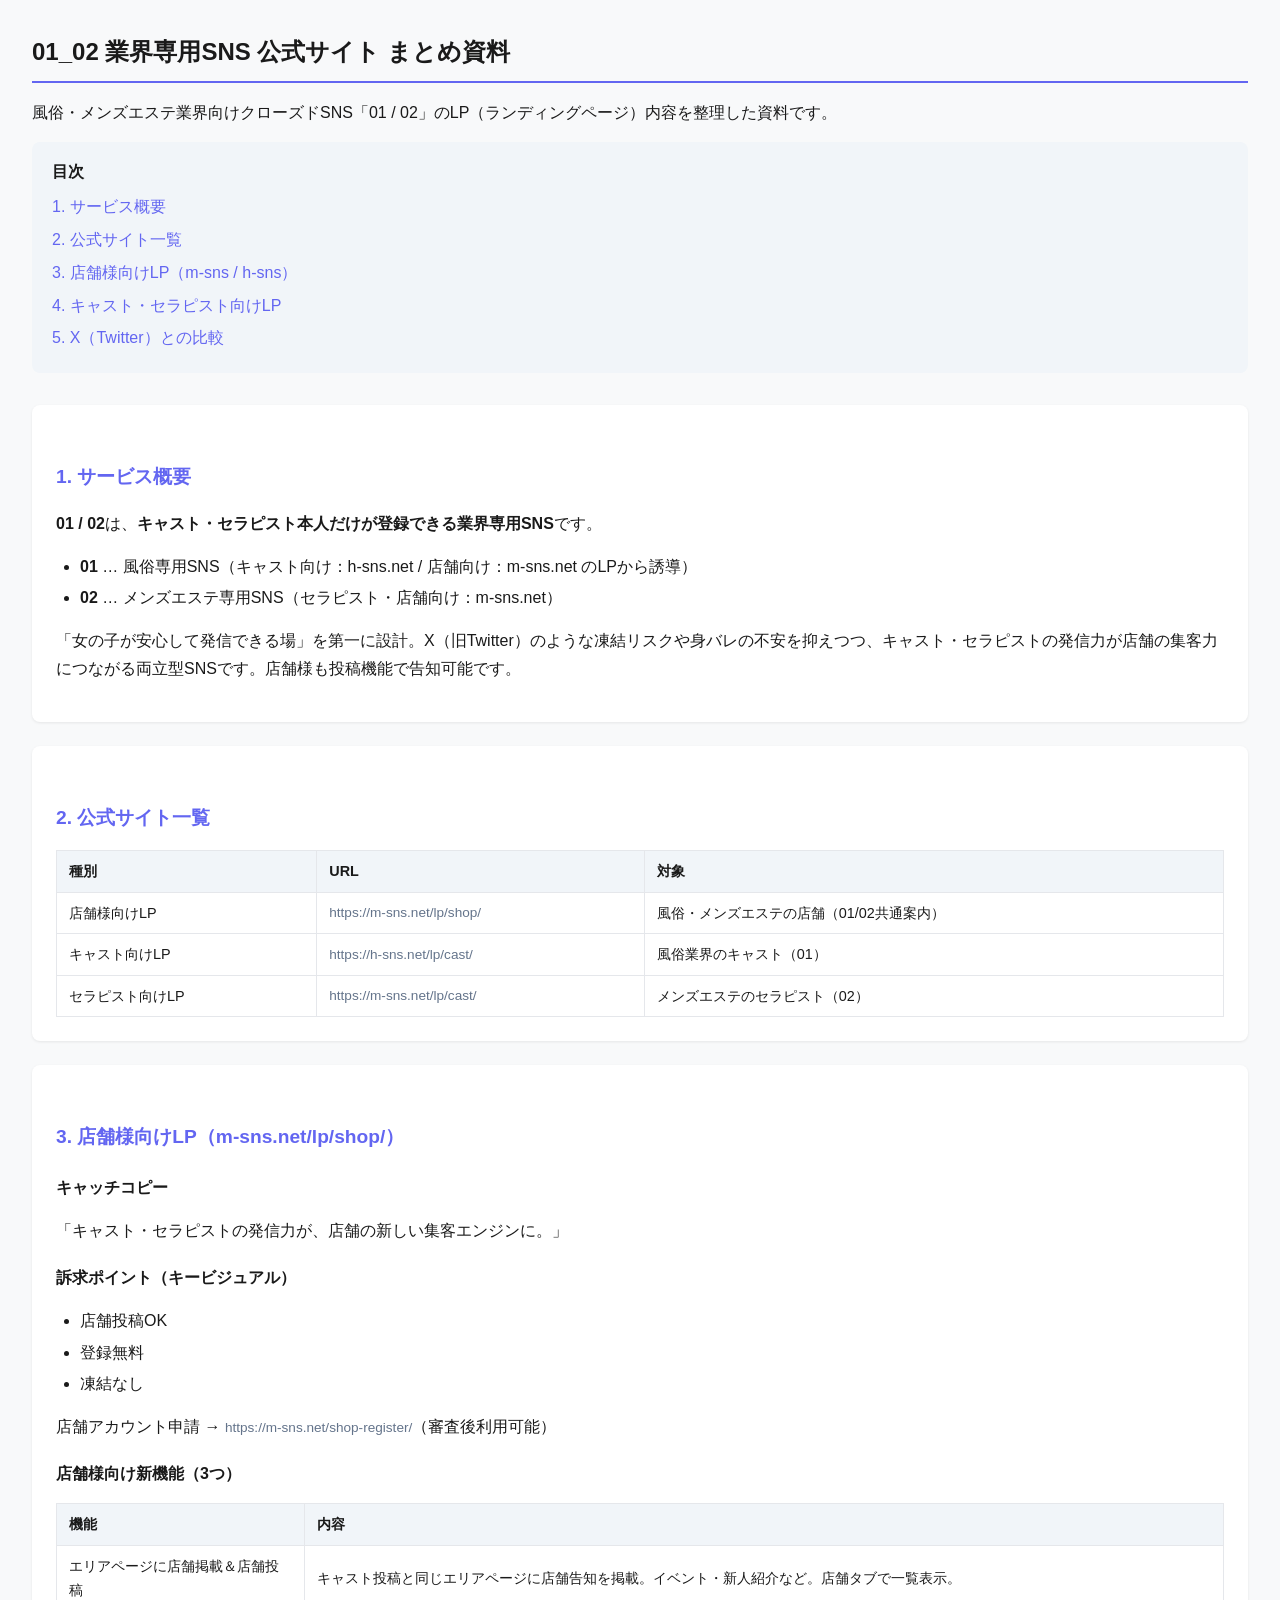
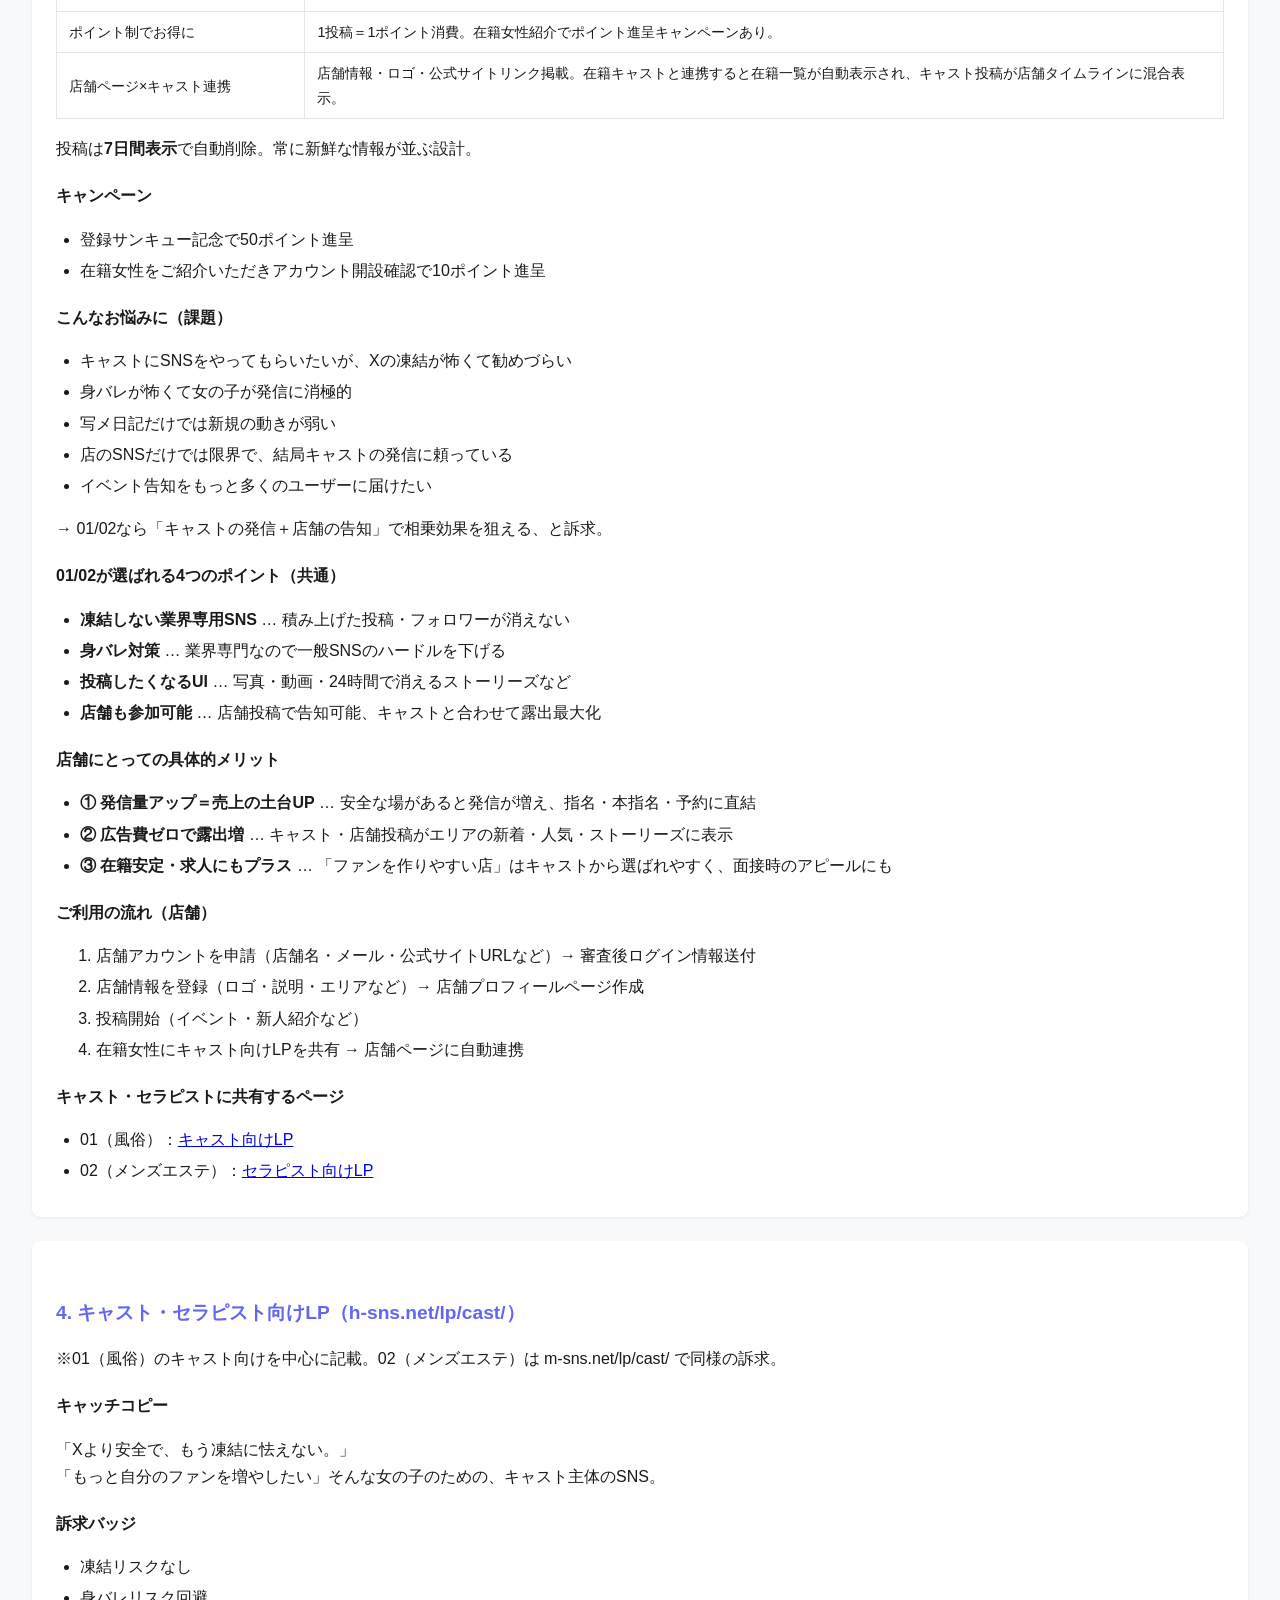
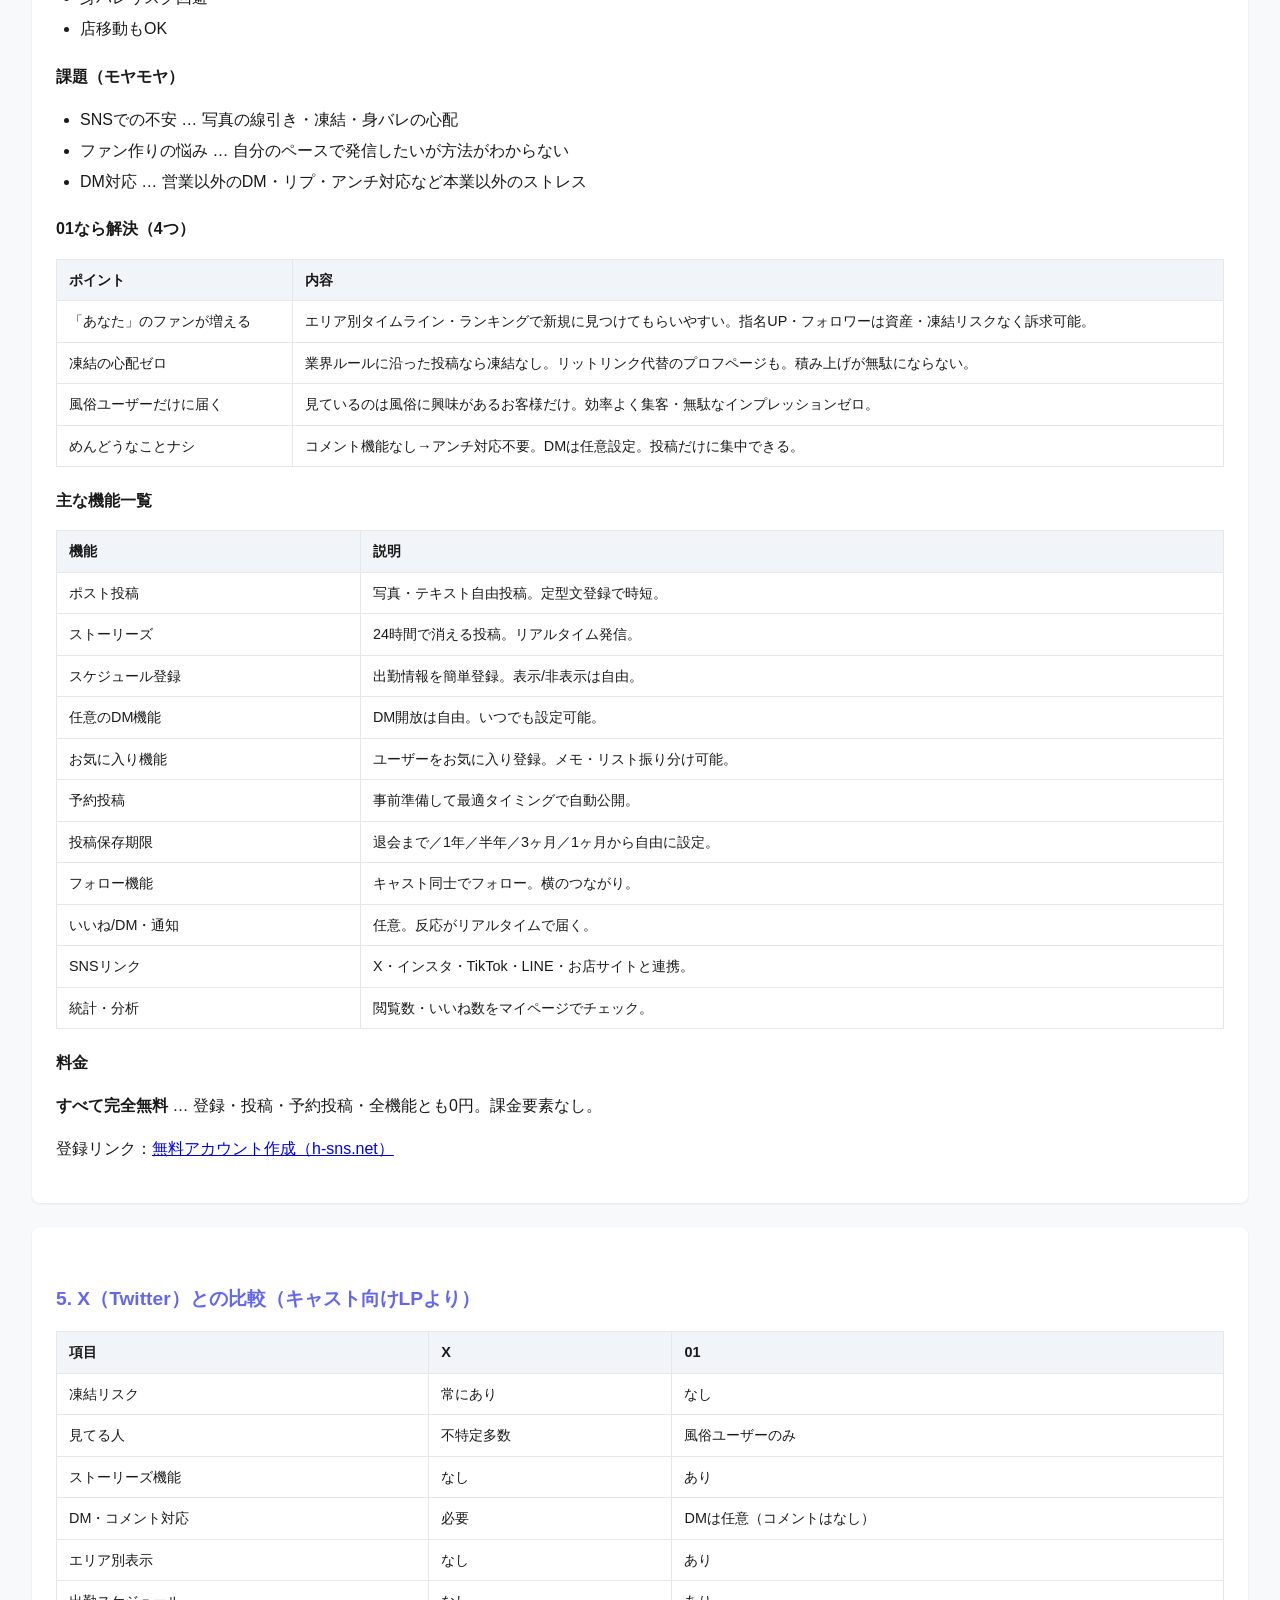
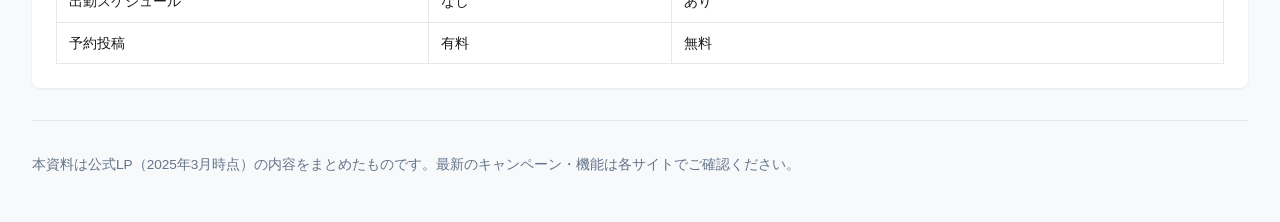
==== index.html @ 55cb42ae "fix: rename indx to index" ====
<!DOCTYPE html>
<html lang="ja">
<head>
  <meta charset="UTF-8">
  <meta name="viewport" content="width=device-width, initial-scale=1.0">
  <title>01_02 業界専用SNS 公式サイト まとめ資料</title>
  <style>
    :root { --bg: #f8f9fa; --card: #fff; --text: #1a1a1a; --accent: #6366f1; --border: #e5e7eb; }
    * { box-sizing: border-box; }
    body { font-family: "Hiragino Sans", "Yu Gothic", sans-serif; background: var(--bg); color: var(--text); line-height: 1.7; margin: 0; padding: 2rem; }
    h1 { font-size: 1.5rem; border-bottom: 2px solid var(--accent); padding-bottom: 0.5rem; margin-top: 0; }
    h2 { font-size: 1.2rem; margin-top: 2rem; color: var(--accent); }
    h3 { font-size: 1rem; margin-top: 1.25rem; }
    section { background: var(--card); border-radius: 8px; padding: 1.5rem; margin-bottom: 1.5rem; box-shadow: 0 1px 3px rgba(0,0,0,.08); }
    table { width: 100%; border-collapse: collapse; font-size: 0.9rem; }
    th, td { border: 1px solid var(--border); padding: 0.5rem 0.75rem; text-align: left; }
    th { background: #f1f5f9; font-weight: 600; }
    ul { margin: 0.5rem 0; padding-left: 1.5rem; }
    li { margin: 0.25rem 0; }
    .url { font-size: 0.85rem; color: #64748b; word-break: break-all; }
    .badge { display: inline-block; background: var(--accent); color: #fff; padding: 0.2rem 0.5rem; border-radius: 4px; font-size: 0.8rem; margin-right: 0.25rem; }
    .toc { background: #f1f5f9; padding: 1rem 1.25rem; border-radius: 8px; margin-bottom: 2rem; }
    .toc a { color: var(--accent); text-decoration: none; }
    .toc a:hover { text-decoration: underline; }
    .toc ul { list-style: none; padding-left: 0; margin: 0.5rem 0 0 0; }
    .toc li { margin: 0.35rem 0; }
  </style>
</head>
<body>

  <h1>01_02 業界専用SNS 公式サイト まとめ資料</h1>
  <p>風俗・メンズエステ業界向けクローズドSNS「01 / 02」のLP（ランディングページ）内容を整理した資料です。</p>

  <nav class="toc">
    <strong>目次</strong>
    <ul>
      <li><a href="#overview">1. サービス概要</a></li>
      <li><a href="#sites">2. 公式サイト一覧</a></li>
      <li><a href="#shop">3. 店舗様向けLP（m-sns / h-sns）</a></li>
      <li><a href="#cast">4. キャスト・セラピスト向けLP</a></li>
      <li><a href="#comparison">5. X（Twitter）との比較</a></li>
    </ul>
  </nav>

  <!-- ========== 1. サービス概要 ========== -->
  <section id="overview">
    <h2>1. サービス概要</h2>
    <p><strong>01 / 02</strong>は、<strong>キャスト・セラピスト本人だけが登録できる業界専用SNS</strong>です。</p>
    <ul>
      <li><strong>01</strong> … 風俗専用SNS（キャスト向け：h-sns.net / 店舗向け：m-sns.net のLPから誘導）</li>
      <li><strong>02</strong> … メンズエステ専用SNS（セラピスト・店舗向け：m-sns.net）</li>
    </ul>
    <p>「女の子が安心して発信できる場」を第一に設計。X（旧Twitter）のような凍結リスクや身バレの不安を抑えつつ、キャスト・セラピストの発信力が店舗の集客力につながる両立型SNSです。店舗様も投稿機能で告知可能です。</p>
  </section>

  <!-- ========== 2. 公式サイト一覧 ========== -->
  <section id="sites">
    <h2>2. 公式サイト一覧</h2>
    <table>
      <thead>
        <tr>
          <th>種別</th>
          <th>URL</th>
          <th>対象</th>
        </tr>
      </thead>
      <tbody>
        <tr>
          <td>店舗様向けLP</td>
          <td class="url">https://m-sns.net/lp/shop/</td>
          <td>風俗・メンズエステの店舗（01/02共通案内）</td>
        </tr>
        <tr>
          <td>キャスト向けLP</td>
          <td class="url">https://h-sns.net/lp/cast/</td>
          <td>風俗業界のキャスト（01）</td>
        </tr>
        <tr>
          <td>セラピスト向けLP</td>
          <td class="url">https://m-sns.net/lp/cast/</td>
          <td>メンズエステのセラピスト（02）</td>
        </tr>
      </tbody>
    </table>
  </section>

  <!-- ========== 3. 店舗様向けLP ========== -->
  <section id="shop">
    <h2>3. 店舗様向けLP（m-sns.net/lp/shop/）</h2>

    <h3>キャッチコピー</h3>
    <p>「キャスト・セラピストの発信力が、店舗の新しい集客エンジンに。」</p>

    <h3>訴求ポイント（キービジュアル）</h3>
    <ul>
      <li>店舗投稿OK</li>
      <li>登録無料</li>
      <li>凍結なし</li>
    </ul>
    <p>店舗アカウント申請 → <span class="url">https://m-sns.net/shop-register/</span>（審査後利用可能）</p>

    <h3>店舗様向け新機能（3つ）</h3>
    <table>
      <thead>
        <tr><th>機能</th><th>内容</th></tr>
      </thead>
      <tbody>
        <tr>
          <td>エリアページに店舗掲載＆店舗投稿</td>
          <td>キャスト投稿と同じエリアページに店舗告知を掲載。イベント・新人紹介など。店舗タブで一覧表示。</td>
        </tr>
        <tr>
          <td>ポイント制でお得に</td>
          <td>1投稿＝1ポイント消費。在籍女性紹介でポイント進呈キャンペーンあり。</td>
        </tr>
        <tr>
          <td>店舗ページ×キャスト連携</td>
          <td>店舗情報・ロゴ・公式サイトリンク掲載。在籍キャストと連携すると在籍一覧が自動表示され、キャスト投稿が店舗タイムラインに混合表示。</td>
        </tr>
      </tbody>
    </table>
    <p>投稿は<strong>7日間表示</strong>で自動削除。常に新鮮な情報が並ぶ設計。</p>

    <h3>キャンペーン</h3>
    <ul>
      <li>登録サンキュー記念で50ポイント進呈</li>
      <li>在籍女性をご紹介いただきアカウント開設確認で10ポイント進呈</li>
    </ul>

    <h3>こんなお悩みに（課題）</h3>
    <ul>
      <li>キャストにSNSをやってもらいたいが、Xの凍結が怖くて勧めづらい</li>
      <li>身バレが怖くて女の子が発信に消極的</li>
      <li>写メ日記だけでは新規の動きが弱い</li>
      <li>店のSNSだけでは限界で、結局キャストの発信に頼っている</li>
      <li>イベント告知をもっと多くのユーザーに届けたい</li>
    </ul>
    <p>→ 01/02なら「キャストの発信＋店舗の告知」で相乗効果を狙える、と訴求。</p>

    <h3>01/02が選ばれる4つのポイント（共通）</h3>
    <ul>
      <li><strong>凍結しない業界専用SNS</strong> … 積み上げた投稿・フォロワーが消えない</li>
      <li><strong>身バレ対策</strong> … 業界専門なので一般SNSのハードルを下げる</li>
      <li><strong>投稿したくなるUI</strong> … 写真・動画・24時間で消えるストーリーズなど</li>
      <li><strong>店舗も参加可能</strong> … 店舗投稿で告知可能、キャストと合わせて露出最大化</li>
    </ul>

    <h3>店舗にとっての具体的メリット</h3>
    <ul>
      <li><strong>① 発信量アップ＝売上の土台UP</strong> … 安全な場があると発信が増え、指名・本指名・予約に直結</li>
      <li><strong>② 広告費ゼロで露出増</strong> … キャスト・店舗投稿がエリアの新着・人気・ストーリーズに表示</li>
      <li><strong>③ 在籍安定・求人にもプラス</strong> … 「ファンを作りやすい店」はキャストから選ばれやすく、面接時のアピールにも</li>
    </ul>

    <h3>ご利用の流れ（店舗）</h3>
    <ol>
      <li>店舗アカウントを申請（店舗名・メール・公式サイトURLなど）→ 審査後ログイン情報送付</li>
      <li>店舗情報を登録（ロゴ・説明・エリアなど）→ 店舗プロフィールページ作成</li>
      <li>投稿開始（イベント・新人紹介など）</li>
      <li>在籍女性にキャスト向けLPを共有 → 店舗ページに自動連携</li>
    </ol>

    <h3>キャスト・セラピストに共有するページ</h3>
    <ul>
      <li>01（風俗）：<a href="https://h-sns.net/lp/cast/" target="_blank" rel="noopener">キャスト向けLP</a></li>
      <li>02（メンズエステ）：<a href="https://m-sns.net/lp/cast/" target="_blank" rel="noopener">セラピスト向けLP</a></li>
    </ul>
  </section>

  <!-- ========== 4. キャスト・セラピスト向けLP ========== -->
  <section id="cast">
    <h2>4. キャスト・セラピスト向けLP（h-sns.net/lp/cast/）</h2>
    <p>※01（風俗）のキャスト向けを中心に記載。02（メンズエステ）は m-sns.net/lp/cast/ で同様の訴求。</p>

    <h3>キャッチコピー</h3>
    <p>「Xより安全で、もう凍結に怯えない。」<br>「もっと自分のファンを増やしたい」そんな女の子のための、キャスト主体のSNS。</p>

    <h3>訴求バッジ</h3>
    <ul>
      <li>凍結リスクなし</li>
      <li>身バレリスク回避</li>
      <li>店移動もOK</li>
    </ul>

    <h3>課題（モヤモヤ）</h3>
    <ul>
      <li>SNSでの不安 … 写真の線引き・凍結・身バレの心配</li>
      <li>ファン作りの悩み … 自分のペースで発信したいが方法がわからない</li>
      <li>DM対応 … 営業以外のDM・リプ・アンチ対応など本業以外のストレス</li>
    </ul>

    <h3>01なら解決（4つ）</h3>
    <table>
      <thead>
        <tr><th>ポイント</th><th>内容</th></tr>
      </thead>
      <tbody>
        <tr>
          <td>「あなた」のファンが増える</td>
          <td>エリア別タイムライン・ランキングで新規に見つけてもらいやすい。指名UP・フォロワーは資産・凍結リスクなく訴求可能。</td>
        </tr>
        <tr>
          <td>凍結の心配ゼロ</td>
          <td>業界ルールに沿った投稿なら凍結なし。リットリンク代替のプロフページも。積み上げが無駄にならない。</td>
        </tr>
        <tr>
          <td>風俗ユーザーだけに届く</td>
          <td>見ているのは風俗に興味があるお客様だけ。効率よく集客・無駄なインプレッションゼロ。</td>
        </tr>
        <tr>
          <td>めんどうなことナシ</td>
          <td>コメント機能なし→アンチ対応不要。DMは任意設定。投稿だけに集中できる。</td>
        </tr>
      </tbody>
    </table>

    <h3>主な機能一覧</h3>
    <table>
      <thead>
        <tr><th>機能</th><th>説明</th></tr>
      </thead>
      <tbody>
        <tr><td>ポスト投稿</td><td>写真・テキスト自由投稿。定型文登録で時短。</td></tr>
        <tr><td>ストーリーズ</td><td>24時間で消える投稿。リアルタイム発信。</td></tr>
        <tr><td>スケジュール登録</td><td>出勤情報を簡単登録。表示/非表示は自由。</td></tr>
        <tr><td>任意のDM機能</td><td>DM開放は自由。いつでも設定可能。</td></tr>
        <tr><td>お気に入り機能</td><td>ユーザーをお気に入り登録。メモ・リスト振り分け可能。</td></tr>
        <tr><td>予約投稿</td><td>事前準備して最適タイミングで自動公開。</td></tr>
        <tr><td>投稿保存期限</td><td>退会まで／1年／半年／3ヶ月／1ヶ月から自由に設定。</td></tr>
        <tr><td>フォロー機能</td><td>キャスト同士でフォロー。横のつながり。</td></tr>
        <tr><td>いいね/DM・通知</td><td>任意。反応がリアルタイムで届く。</td></tr>
        <tr><td>SNSリンク</td><td>X・インスタ・TikTok・LINE・お店サイトと連携。</td></tr>
        <tr><td>統計・分析</td><td>閲覧数・いいね数をマイページでチェック。</td></tr>
      </tbody>
    </table>

    <h3>料金</h3>
    <p><strong>すべて完全無料</strong> … 登録・投稿・予約投稿・全機能とも0円。課金要素なし。</p>
    <p>登録リンク：<a href="https://h-sns.net/cast-register/" target="_blank" rel="noopener">無料アカウント作成（h-sns.net）</a></p>
  </section>

  <!-- ========== 5. Xとの比較 ========== -->
  <section id="comparison">
    <h2>5. X（Twitter）との比較（キャスト向けLPより）</h2>
    <table>
      <thead>
        <tr>
          <th>項目</th>
          <th>X</th>
          <th>01</th>
        </tr>
      </thead>
      <tbody>
        <tr><td>凍結リスク</td><td>常にあり</td><td>なし</td></tr>
        <tr><td>見てる人</td><td>不特定多数</td><td>風俗ユーザーのみ</td></tr>
        <tr><td>ストーリーズ機能</td><td>なし</td><td>あり</td></tr>
        <tr><td>DM・コメント対応</td><td>必要</td><td>DMは任意（コメントはなし）</td></tr>
        <tr><td>エリア別表示</td><td>なし</td><td>あり</td></tr>
        <tr><td>出勤スケジュール</td><td>なし</td><td>あり</td></tr>
        <tr><td>予約投稿</td><td>有料</td><td>無料</td></tr>
      </tbody>
    </table>
  </section>

  <hr style="margin: 2rem 0; border: none; border-top: 1px solid var(--border);">
  <p style="font-size: 0.85rem; color: #64748b;">本資料は公式LP（2025年3月時点）の内容をまとめたものです。最新のキャンペーン・機能は各サイトでご確認ください。</p>

</body>
</html>
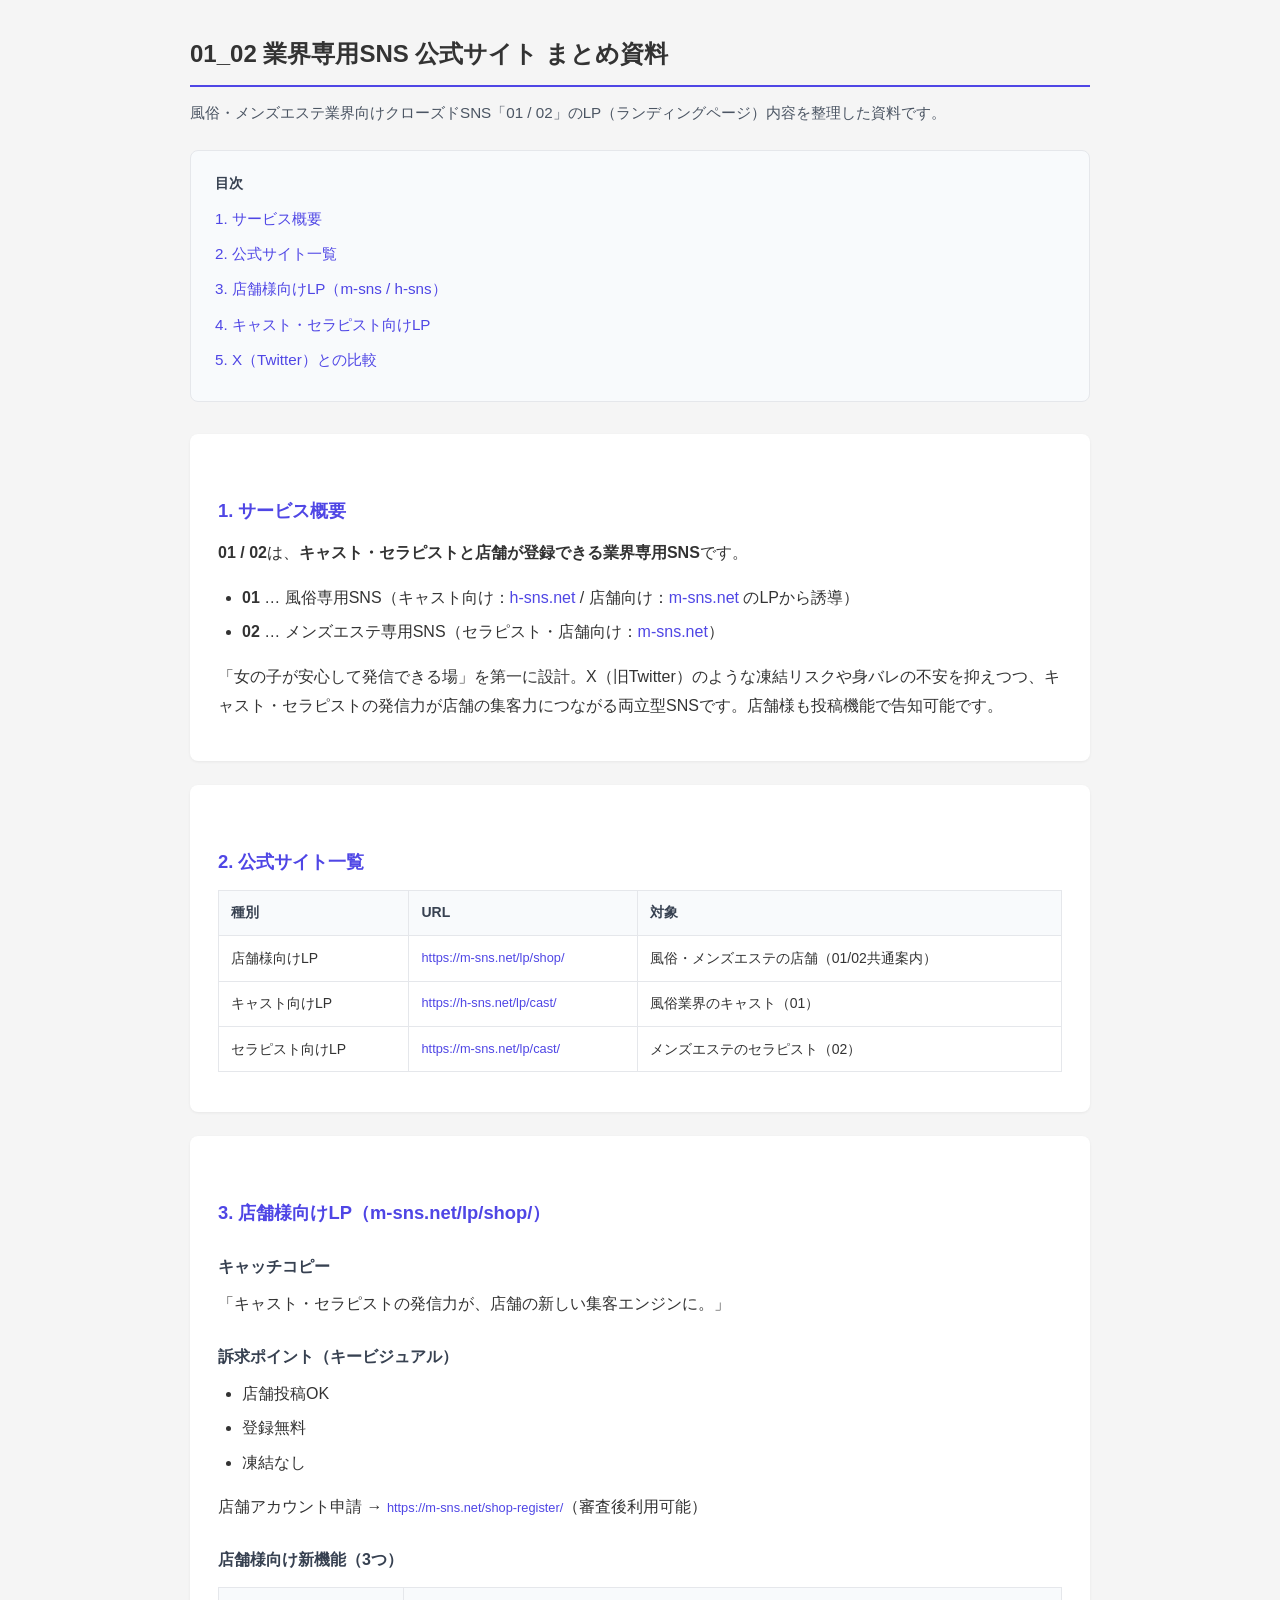
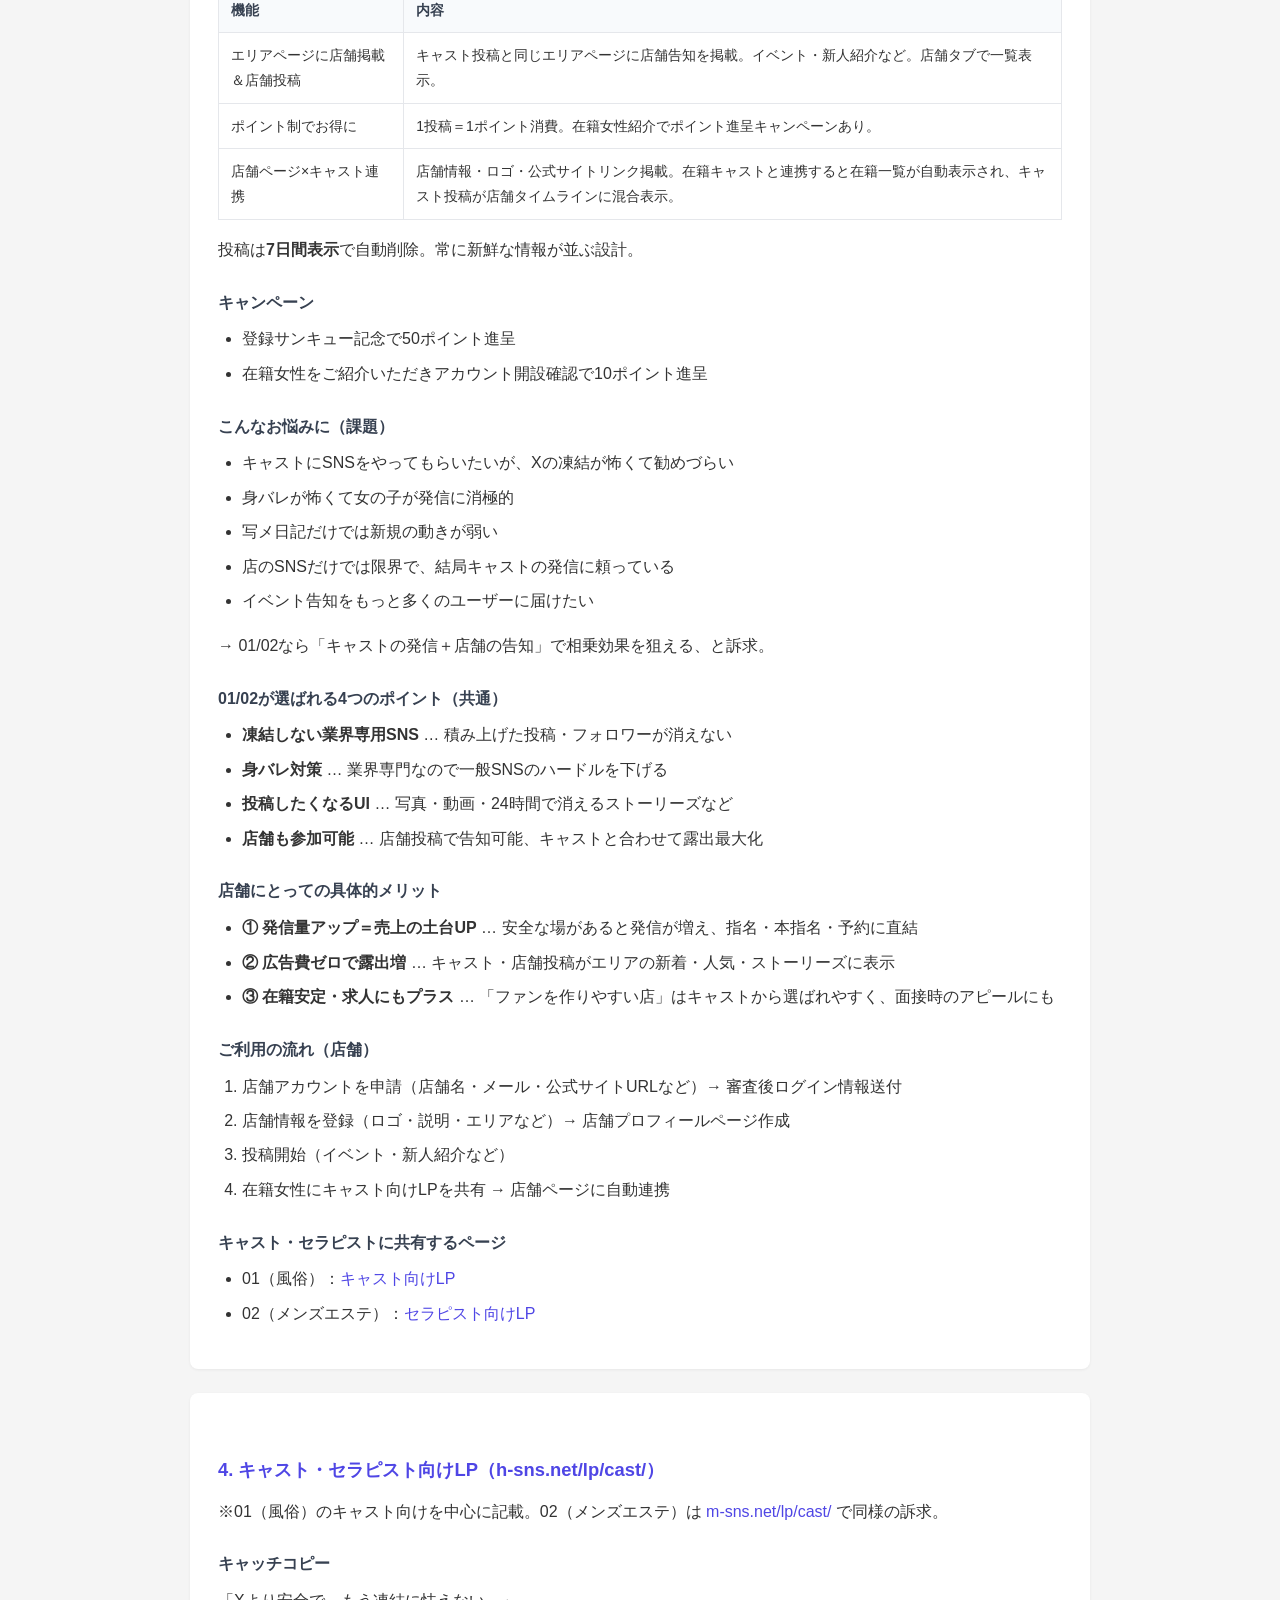
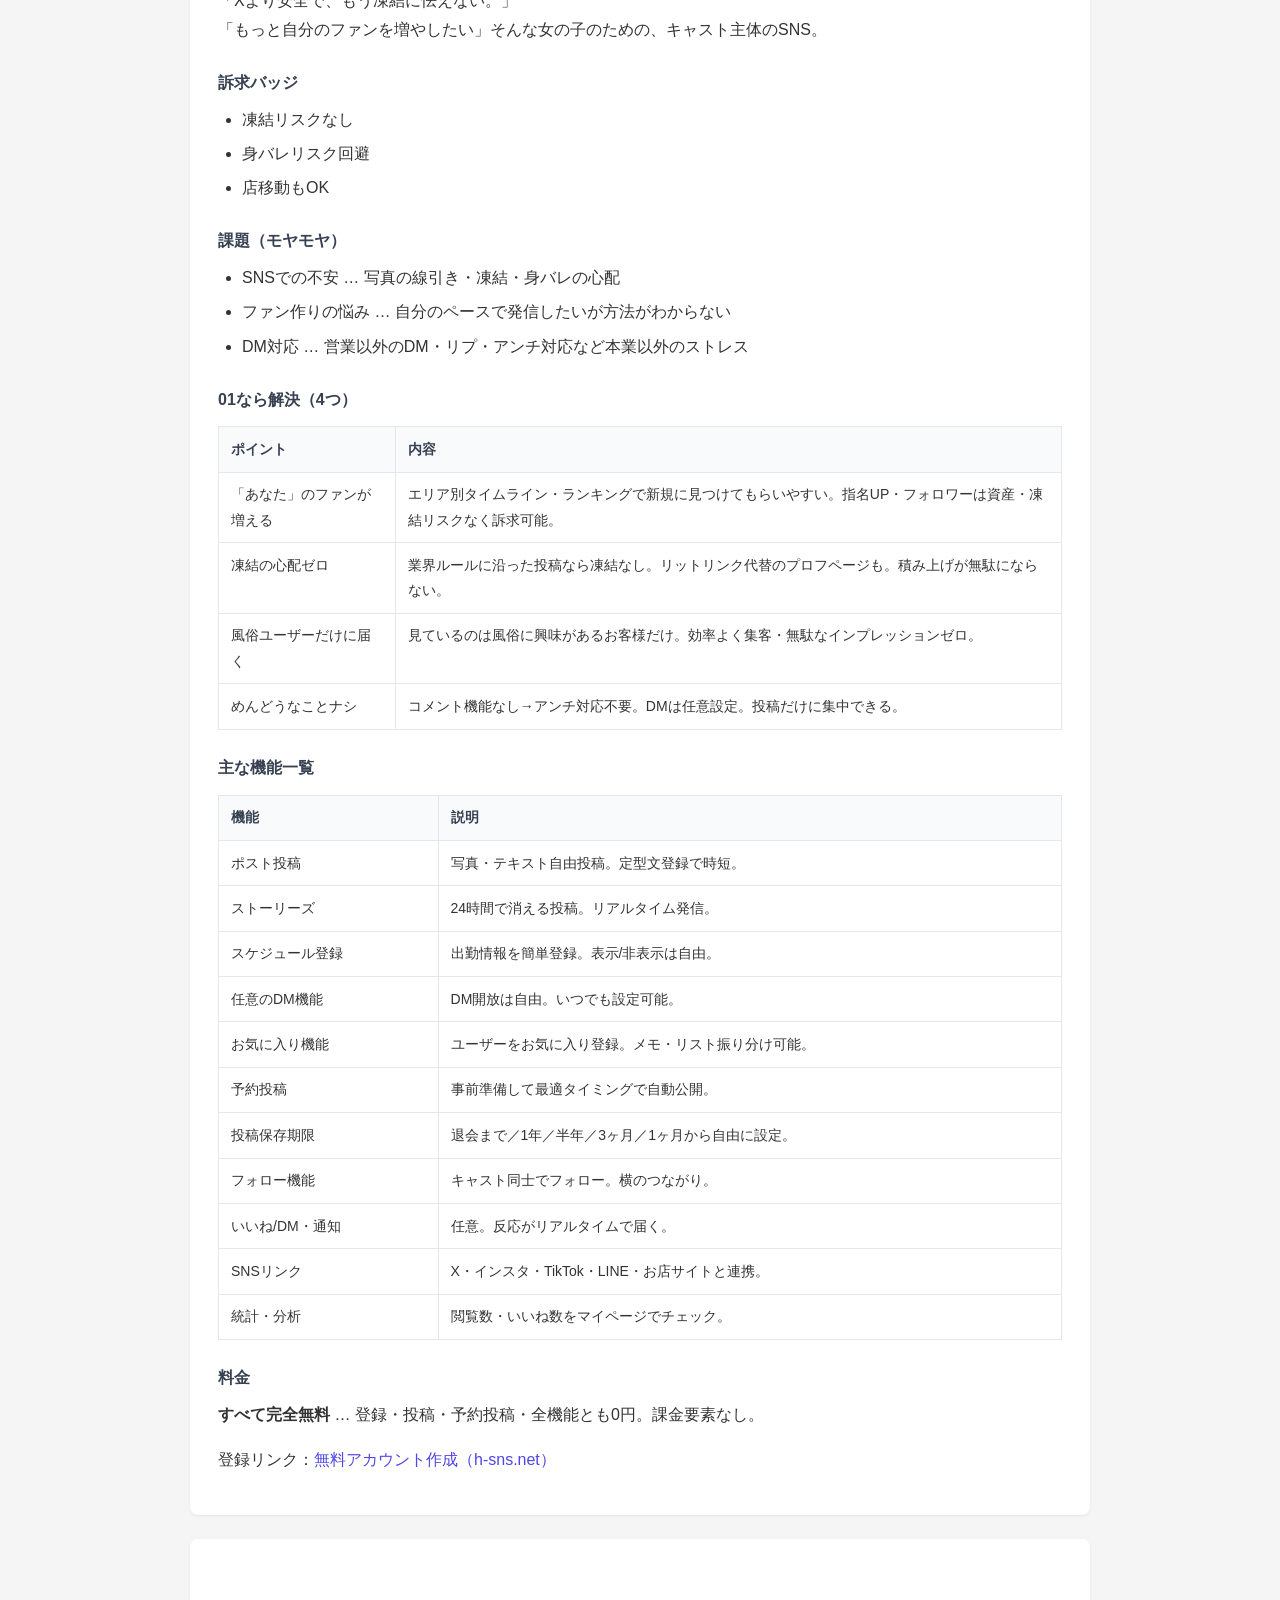
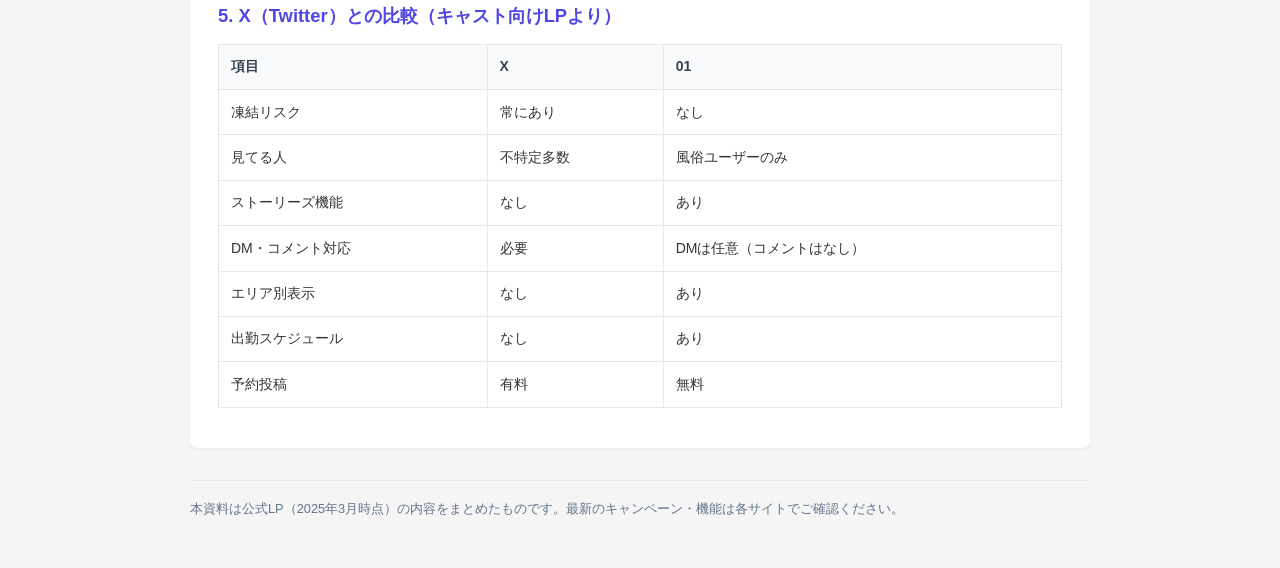
==== commit b9451a50: "レイアウト調整" ====
--- a/index.html
+++ b/index.html
@@ -5,31 +5,42 @@
   <meta name="viewport" content="width=device-width, initial-scale=1.0">
   <title>01_02 業界専用SNS 公式サイト まとめ資料</title>
   <style>
-    :root { --bg: #f8f9fa; --card: #fff; --text: #1a1a1a; --accent: #6366f1; --border: #e5e7eb; }
+    :root { --bg: #f5f5f5; --card: #fff; --text: #333; --accent: #4f46e5; --border: #e5e7eb; --width: 900px; }
     * { box-sizing: border-box; }
-    body { font-family: "Hiragino Sans", "Yu Gothic", sans-serif; background: var(--bg); color: var(--text); line-height: 1.7; margin: 0; padding: 2rem; }
-    h1 { font-size: 1.5rem; border-bottom: 2px solid var(--accent); padding-bottom: 0.5rem; margin-top: 0; }
-    h2 { font-size: 1.2rem; margin-top: 2rem; color: var(--accent); }
-    h3 { font-size: 1rem; margin-top: 1.25rem; }
-    section { background: var(--card); border-radius: 8px; padding: 1.5rem; margin-bottom: 1.5rem; box-shadow: 0 1px 3px rgba(0,0,0,.08); }
-    table { width: 100%; border-collapse: collapse; font-size: 0.9rem; }
-    th, td { border: 1px solid var(--border); padding: 0.5rem 0.75rem; text-align: left; }
-    th { background: #f1f5f9; font-weight: 600; }
-    ul { margin: 0.5rem 0; padding-left: 1.5rem; }
-    li { margin: 0.25rem 0; }
-    .url { font-size: 0.85rem; color: #64748b; word-break: break-all; }
-    .badge { display: inline-block; background: var(--accent); color: #fff; padding: 0.2rem 0.5rem; border-radius: 4px; font-size: 0.8rem; margin-right: 0.25rem; }
-    .toc { background: #f1f5f9; padding: 1rem 1.25rem; border-radius: 8px; margin-bottom: 2rem; }
-    .toc a { color: var(--accent); text-decoration: none; }
+    body { font-family: "Hiragino Sans", "Hiragino Kaku Gothic ProN", "Yu Gothic", Meiryo, sans-serif; background: var(--bg); color: var(--text); line-height: 1.8; margin: 0; padding: 2rem 1rem; }
+    .doc { max-width: var(--width); margin: 0 auto; }
+    h1 { font-size: 1.5rem; font-weight: 700; border-bottom: 2px solid var(--accent); padding-bottom: 0.6rem; margin-top: 0; margin-bottom: 0.75rem; }
+    h2 { font-size: 1.15rem; font-weight: 600; margin-top: 2.25rem; margin-bottom: 0.75rem; color: var(--accent); }
+    h3 { font-size: 1rem; font-weight: 600; margin-top: 1.5rem; margin-bottom: 0.5rem; color: #374151; }
+    section { background: var(--card); border-radius: 8px; padding: 1.5rem 1.75rem; margin-bottom: 1.5rem; box-shadow: 0 1px 3px rgba(0,0,0,.06); }
+    p { margin: 0.5rem 0 1rem; }
+    table { width: 100%; border-collapse: collapse; font-size: 0.875rem; }
+    th, td { border: 1px solid var(--border); padding: 0.6rem 0.75rem; text-align: left; vertical-align: top; }
+    th { background: #f8fafc; font-weight: 600; color: #374151; }
+    .table-wrap { overflow-x: auto; margin: 0.75rem 0 1rem; -webkit-overflow-scrolling: touch; }
+    ul, ol { margin: 0.5rem 0 1rem; padding-left: 1.5rem; }
+    li { margin: 0.35rem 0; }
+    .url { font-size: 0.8rem; color: #64748b; word-break: break-all; }
+    .url a { color: #4f46e5; text-decoration: none; }
+    .url a:hover { text-decoration: underline; }
+    .toc { background: #f8fafc; padding: 1.25rem 1.5rem; border-radius: 8px; margin-bottom: 2rem; border: 1px solid var(--border); }
+    .toc strong { display: block; margin-bottom: 0.5rem; font-size: 0.9rem; color: #374151; }
+    .toc a { color: var(--accent); text-decoration: none; font-size: 0.95rem; }
     .toc a:hover { text-decoration: underline; }
-    .toc ul { list-style: none; padding-left: 0; margin: 0.5rem 0 0 0; }
-    .toc li { margin: 0.35rem 0; }
+    .toc ul { list-style: none; padding-left: 0; margin: 0; }
+    .toc li { margin: 0.4rem 0; }
+    .lead { font-size: 0.95rem; color: #4b5563; margin-bottom: 1.5rem; }
+    .doc a { color: var(--accent); text-decoration: none; }
+    .doc a:hover { text-decoration: underline; }
+    .doc h2 a { color: var(--accent); }
+    .footer-note { font-size: 0.8rem; color: #64748b; margin-top: 2rem; padding-top: 1rem; border-top: 1px solid var(--border); }
   </style>
 </head>
 <body>
 
+  <main class="doc">
   <h1>01_02 業界専用SNS 公式サイト まとめ資料</h1>
-  <p>風俗・メンズエステ業界向けクローズドSNS「01 / 02」のLP（ランディングページ）内容を整理した資料です。</p>
+  <p class="lead">風俗・メンズエステ業界向けクローズドSNS「01 / 02」のLP（ランディングページ）内容を整理した資料です。</p>
 
   <nav class="toc">
     <strong>目次</strong>
@@ -45,10 +56,10 @@
   <!-- ========== 1. サービス概要 ========== -->
   <section id="overview">
     <h2>1. サービス概要</h2>
-    <p><strong>01 / 02</strong>は、<strong>キャスト・セラピスト本人だけが登録できる業界専用SNS</strong>です。</p>
-    <ul>
-      <li><strong>01</strong> … 風俗専用SNS（キャスト向け：h-sns.net / 店舗向け：m-sns.net のLPから誘導）</li>
-      <li><strong>02</strong> … メンズエステ専用SNS（セラピスト・店舗向け：m-sns.net）</li>
+    <p><strong>01 / 02</strong>は、<strong>キャスト・セラピストと店舗が登録できる業界専用SNS</strong>です。</p>
+    <ul>
+      <li><strong>01</strong> … 風俗専用SNS（キャスト向け：<a href="https://h-sns.net/lp/cast/" target="_blank" rel="noopener">h-sns.net</a> / 店舗向け：<a href="https://m-sns.net/lp/shop/" target="_blank" rel="noopener">m-sns.net</a> のLPから誘導）</li>
+      <li><strong>02</strong> … メンズエステ専用SNS（セラピスト・店舗向け：<a href="https://m-sns.net/lp/shop/" target="_blank" rel="noopener">m-sns.net</a>）</li>
     </ul>
     <p>「女の子が安心して発信できる場」を第一に設計。X（旧Twitter）のような凍結リスクや身バレの不安を抑えつつ、キャスト・セラピストの発信力が店舗の集客力につながる両立型SNSです。店舗様も投稿機能で告知可能です。</p>
   </section>
@@ -56,7 +67,7 @@
   <!-- ========== 2. 公式サイト一覧 ========== -->
   <section id="sites">
     <h2>2. 公式サイト一覧</h2>
-    <table>
+    <div class="table-wrap"><table>
       <thead>
         <tr>
           <th>種別</th>
@@ -67,26 +78,26 @@
       <tbody>
         <tr>
           <td>店舗様向けLP</td>
-          <td class="url">https://m-sns.net/lp/shop/</td>
+          <td class="url"><a href="https://m-sns.net/lp/shop/" target="_blank" rel="noopener">https://m-sns.net/lp/shop/</a></td>
           <td>風俗・メンズエステの店舗（01/02共通案内）</td>
         </tr>
         <tr>
           <td>キャスト向けLP</td>
-          <td class="url">https://h-sns.net/lp/cast/</td>
+          <td class="url"><a href="https://h-sns.net/lp/cast/" target="_blank" rel="noopener">https://h-sns.net/lp/cast/</a></td>
           <td>風俗業界のキャスト（01）</td>
         </tr>
         <tr>
           <td>セラピスト向けLP</td>
-          <td class="url">https://m-sns.net/lp/cast/</td>
+          <td class="url"><a href="https://m-sns.net/lp/cast/" target="_blank" rel="noopener">https://m-sns.net/lp/cast/</a></td>
           <td>メンズエステのセラピスト（02）</td>
         </tr>
       </tbody>
-    </table>
+    </table></div>
   </section>
 
   <!-- ========== 3. 店舗様向けLP ========== -->
   <section id="shop">
-    <h2>3. 店舗様向けLP（m-sns.net/lp/shop/）</h2>
+    <h2>3. 店舗様向けLP（<a href="https://m-sns.net/lp/shop/" target="_blank" rel="noopener">m-sns.net/lp/shop/</a>）</h2>
 
     <h3>キャッチコピー</h3>
     <p>「キャスト・セラピストの発信力が、店舗の新しい集客エンジンに。」</p>
@@ -97,10 +108,10 @@
       <li>登録無料</li>
       <li>凍結なし</li>
     </ul>
-    <p>店舗アカウント申請 → <span class="url">https://m-sns.net/shop-register/</span>（審査後利用可能）</p>
+    <p>店舗アカウント申請 → <span class="url"><a href="https://m-sns.net/shop-register/" target="_blank" rel="noopener">https://m-sns.net/shop-register/</a></span>（審査後利用可能）</p>
 
     <h3>店舗様向け新機能（3つ）</h3>
-    <table>
+    <div class="table-wrap"><table>
       <thead>
         <tr><th>機能</th><th>内容</th></tr>
       </thead>
@@ -118,7 +129,7 @@
           <td>店舗情報・ロゴ・公式サイトリンク掲載。在籍キャストと連携すると在籍一覧が自動表示され、キャスト投稿が店舗タイムラインに混合表示。</td>
         </tr>
       </tbody>
-    </table>
+    </table></div>
     <p>投稿は<strong>7日間表示</strong>で自動削除。常に新鮮な情報が並ぶ設計。</p>
 
     <h3>キャンペーン</h3>
@@ -169,8 +180,8 @@
 
   <!-- ========== 4. キャスト・セラピスト向けLP ========== -->
   <section id="cast">
-    <h2>4. キャスト・セラピスト向けLP（h-sns.net/lp/cast/）</h2>
-    <p>※01（風俗）のキャスト向けを中心に記載。02（メンズエステ）は m-sns.net/lp/cast/ で同様の訴求。</p>
+    <h2>4. キャスト・セラピスト向けLP（<a href="https://h-sns.net/lp/cast/" target="_blank" rel="noopener">h-sns.net/lp/cast/</a>）</h2>
+    <p>※01（風俗）のキャスト向けを中心に記載。02（メンズエステ）は <a href="https://m-sns.net/lp/cast/" target="_blank" rel="noopener">m-sns.net/lp/cast/</a> で同様の訴求。</p>
 
     <h3>キャッチコピー</h3>
     <p>「Xより安全で、もう凍結に怯えない。」<br>「もっと自分のファンを増やしたい」そんな女の子のための、キャスト主体のSNS。</p>
@@ -190,7 +201,7 @@
     </ul>
 
     <h3>01なら解決（4つ）</h3>
-    <table>
+    <div class="table-wrap"><table>
       <thead>
         <tr><th>ポイント</th><th>内容</th></tr>
       </thead>
@@ -212,10 +223,10 @@
           <td>コメント機能なし→アンチ対応不要。DMは任意設定。投稿だけに集中できる。</td>
         </tr>
       </tbody>
-    </table>
+    </table></div>
 
     <h3>主な機能一覧</h3>
-    <table>
+    <div class="table-wrap"><table>
       <thead>
         <tr><th>機能</th><th>説明</th></tr>
       </thead>
@@ -232,7 +243,7 @@
         <tr><td>SNSリンク</td><td>X・インスタ・TikTok・LINE・お店サイトと連携。</td></tr>
         <tr><td>統計・分析</td><td>閲覧数・いいね数をマイページでチェック。</td></tr>
       </tbody>
-    </table>
+    </table></div>
 
     <h3>料金</h3>
     <p><strong>すべて完全無料</strong> … 登録・投稿・予約投稿・全機能とも0円。課金要素なし。</p>
@@ -242,7 +253,7 @@
   <!-- ========== 5. Xとの比較 ========== -->
   <section id="comparison">
     <h2>5. X（Twitter）との比較（キャスト向けLPより）</h2>
-    <table>
+    <div class="table-wrap"><table>
       <thead>
         <tr>
           <th>項目</th>
@@ -259,11 +270,11 @@
         <tr><td>出勤スケジュール</td><td>なし</td><td>あり</td></tr>
         <tr><td>予約投稿</td><td>有料</td><td>無料</td></tr>
       </tbody>
-    </table>
-  </section>
-
-  <hr style="margin: 2rem 0; border: none; border-top: 1px solid var(--border);">
-  <p style="font-size: 0.85rem; color: #64748b;">本資料は公式LP（2025年3月時点）の内容をまとめたものです。最新のキャンペーン・機能は各サイトでご確認ください。</p>
-
+    </table></div>
+  </section>
+
+  <p class="footer-note">本資料は公式LP（2025年3月時点）の内容をまとめたものです。最新のキャンペーン・機能は各サイトでご確認ください。</p>
+
+  </main>
 </body>
 </html>
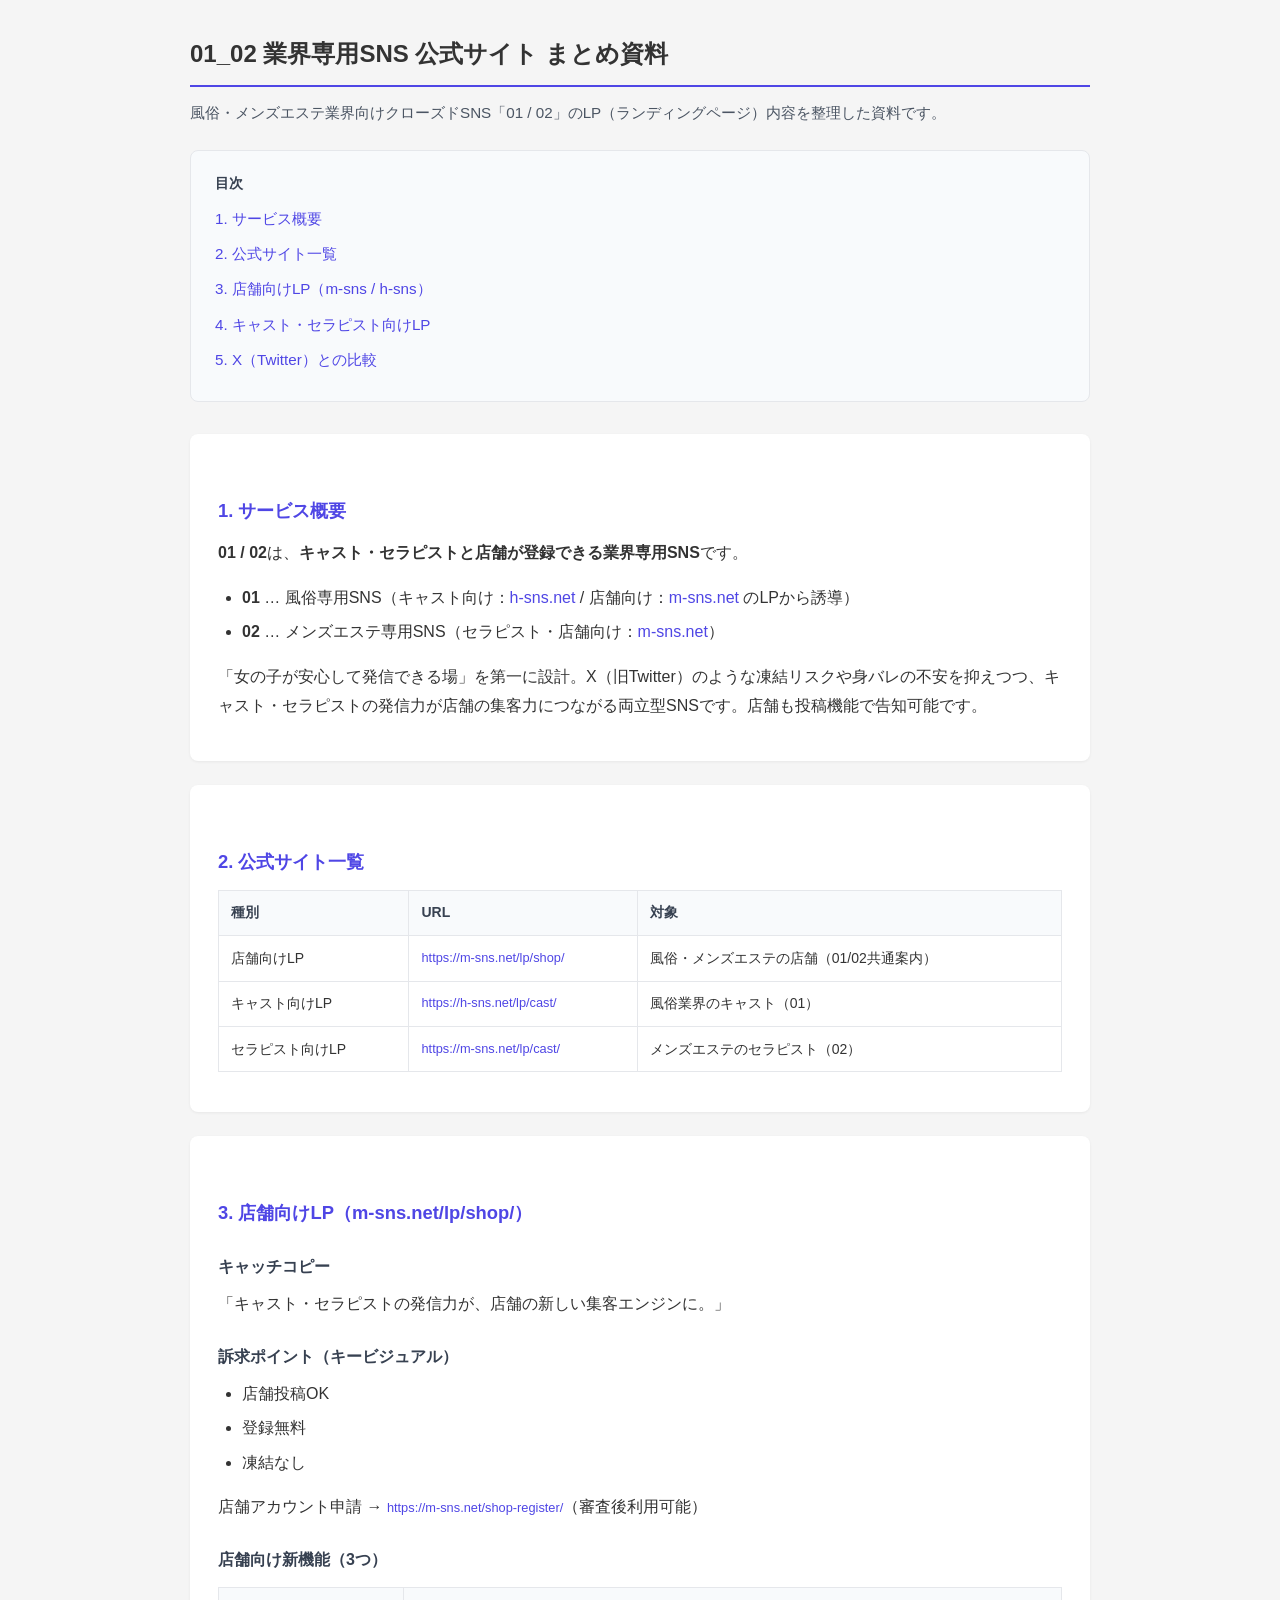
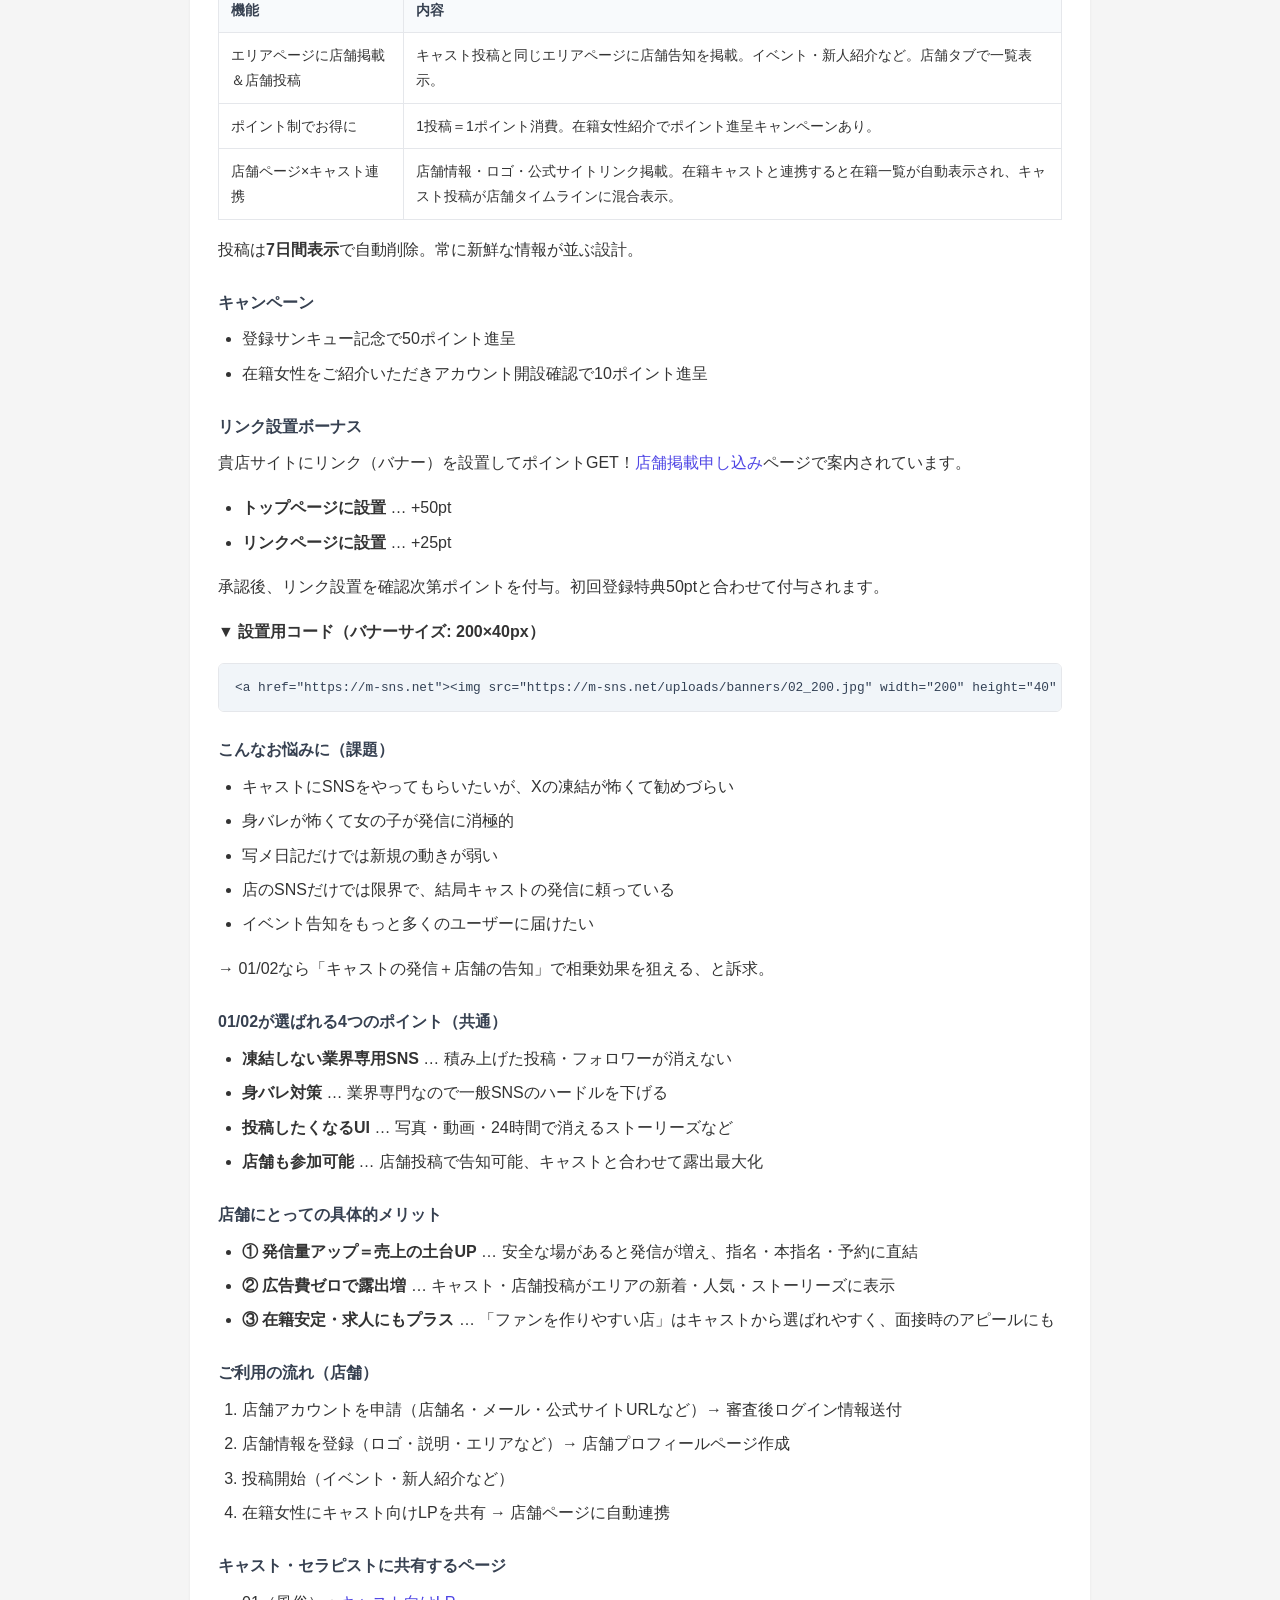
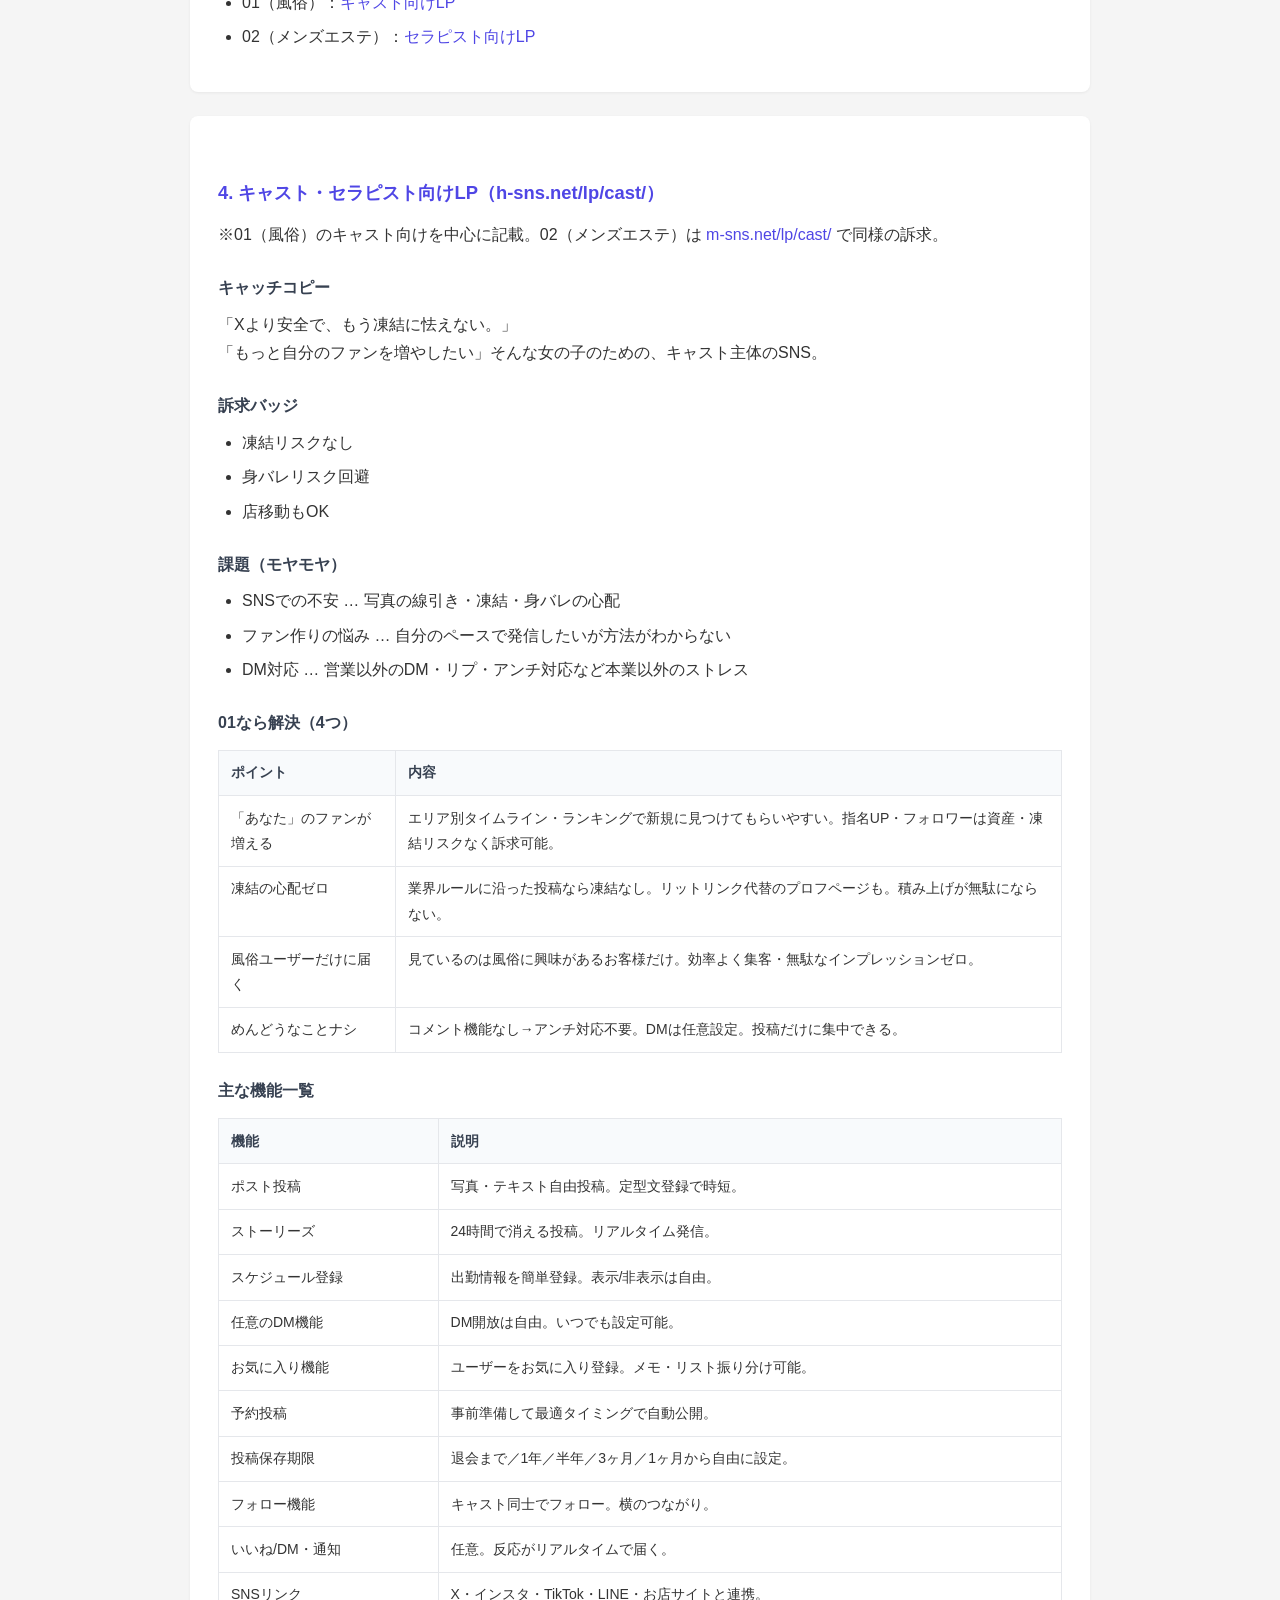
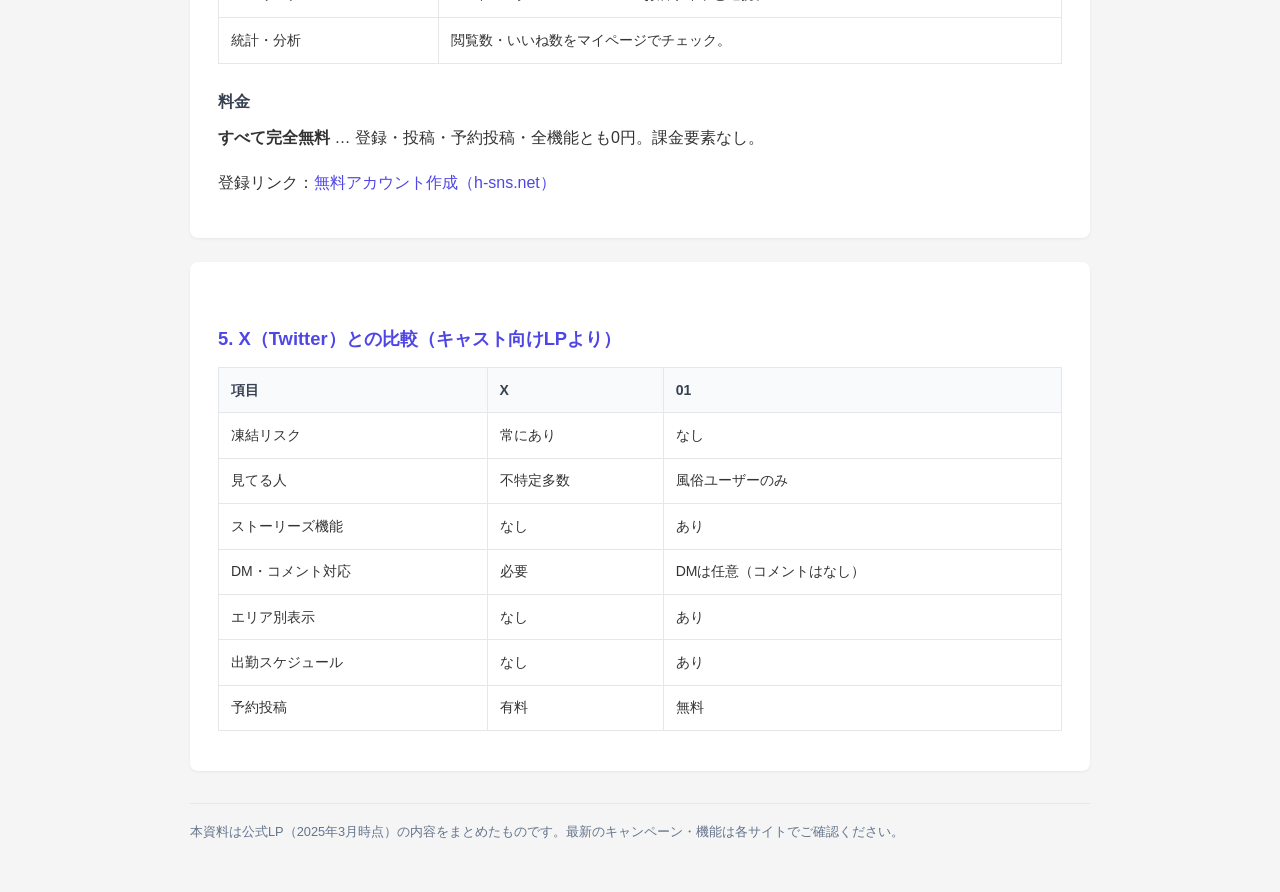
==== commit d1a0156d: "guide.htmlの追加" ====
--- a/index.html
+++ b/index.html
@@ -34,6 +34,8 @@
     .doc a:hover { text-decoration: underline; }
     .doc h2 a { color: var(--accent); }
     .footer-note { font-size: 0.8rem; color: #64748b; margin-top: 2rem; padding-top: 1rem; border-top: 1px solid var(--border); }
+    .code-block { background: #f1f5f9; border: 1px solid var(--border); border-radius: 6px; padding: 0.75rem 1rem; font-size: 0.8rem; overflow-x: auto; margin: 0.5rem 0 1rem; }
+    .code-block code { font-family: Consolas, "Courier New", monospace; color: #334155; }
   </style>
 </head>
 <body>
@@ -47,7 +49,7 @@
     <ul>
       <li><a href="#overview">1. サービス概要</a></li>
       <li><a href="#sites">2. 公式サイト一覧</a></li>
-      <li><a href="#shop">3. 店舗様向けLP（m-sns / h-sns）</a></li>
+      <li><a href="#shop">3. 店舗向けLP（m-sns / h-sns）</a></li>
       <li><a href="#cast">4. キャスト・セラピスト向けLP</a></li>
       <li><a href="#comparison">5. X（Twitter）との比較</a></li>
     </ul>
@@ -61,7 +63,7 @@
       <li><strong>01</strong> … 風俗専用SNS（キャスト向け：<a href="https://h-sns.net/lp/cast/" target="_blank" rel="noopener">h-sns.net</a> / 店舗向け：<a href="https://m-sns.net/lp/shop/" target="_blank" rel="noopener">m-sns.net</a> のLPから誘導）</li>
       <li><strong>02</strong> … メンズエステ専用SNS（セラピスト・店舗向け：<a href="https://m-sns.net/lp/shop/" target="_blank" rel="noopener">m-sns.net</a>）</li>
     </ul>
-    <p>「女の子が安心して発信できる場」を第一に設計。X（旧Twitter）のような凍結リスクや身バレの不安を抑えつつ、キャスト・セラピストの発信力が店舗の集客力につながる両立型SNSです。店舗様も投稿機能で告知可能です。</p>
+    <p>「女の子が安心して発信できる場」を第一に設計。X（旧Twitter）のような凍結リスクや身バレの不安を抑えつつ、キャスト・セラピストの発信力が店舗の集客力につながる両立型SNSです。店舗も投稿機能で告知可能です。</p>
   </section>
 
   <!-- ========== 2. 公式サイト一覧 ========== -->
@@ -77,7 +79,7 @@
       </thead>
       <tbody>
         <tr>
-          <td>店舗様向けLP</td>
+          <td>店舗向けLP</td>
           <td class="url"><a href="https://m-sns.net/lp/shop/" target="_blank" rel="noopener">https://m-sns.net/lp/shop/</a></td>
           <td>風俗・メンズエステの店舗（01/02共通案内）</td>
         </tr>
@@ -95,9 +97,9 @@
     </table></div>
   </section>
 
-  <!-- ========== 3. 店舗様向けLP ========== -->
+  <!-- ========== 3. 店舗向けLP ========== -->
   <section id="shop">
-    <h2>3. 店舗様向けLP（<a href="https://m-sns.net/lp/shop/" target="_blank" rel="noopener">m-sns.net/lp/shop/</a>）</h2>
+    <h2>3. 店舗向けLP（<a href="https://m-sns.net/lp/shop/" target="_blank" rel="noopener">m-sns.net/lp/shop/</a>）</h2>
 
     <h3>キャッチコピー</h3>
     <p>「キャスト・セラピストの発信力が、店舗の新しい集客エンジンに。」</p>
@@ -110,7 +112,7 @@
     </ul>
     <p>店舗アカウント申請 → <span class="url"><a href="https://m-sns.net/shop-register/" target="_blank" rel="noopener">https://m-sns.net/shop-register/</a></span>（審査後利用可能）</p>
 
-    <h3>店舗様向け新機能（3つ）</h3>
+    <h3>店舗向け新機能（3つ）</h3>
     <div class="table-wrap"><table>
       <thead>
         <tr><th>機能</th><th>内容</th></tr>
@@ -137,6 +139,16 @@
       <li>登録サンキュー記念で50ポイント進呈</li>
       <li>在籍女性をご紹介いただきアカウント開設確認で10ポイント進呈</li>
     </ul>
+
+    <h3>リンク設置ボーナス</h3>
+    <p>貴店サイトにリンク（バナー）を設置してポイントGET！<a href="https://m-sns.net/shop-register/" target="_blank" rel="noopener">店舗掲載申し込み</a>ページで案内されています。</p>
+    <ul>
+      <li><strong>トップページに設置</strong> … +50pt</li>
+      <li><strong>リンクページに設置</strong> … +25pt</li>
+    </ul>
+    <p>承認後、リンク設置を確認次第ポイントを付与。初回登録特典50ptと合わせて付与されます。</p>
+    <p><strong>▼ 設置用コード（バナーサイズ: 200×40px）</strong></p>
+    <pre class="code-block"><code>&lt;a href="https://m-sns.net"&gt;&lt;img src="https://m-sns.net/uploads/banners/02_200.jpg" width="200" height="40" alt="メンズエステ専門SNS"&gt;&lt;/a&gt;</code></pre>
 
     <h3>こんなお悩みに（課題）</h3>
     <ul>
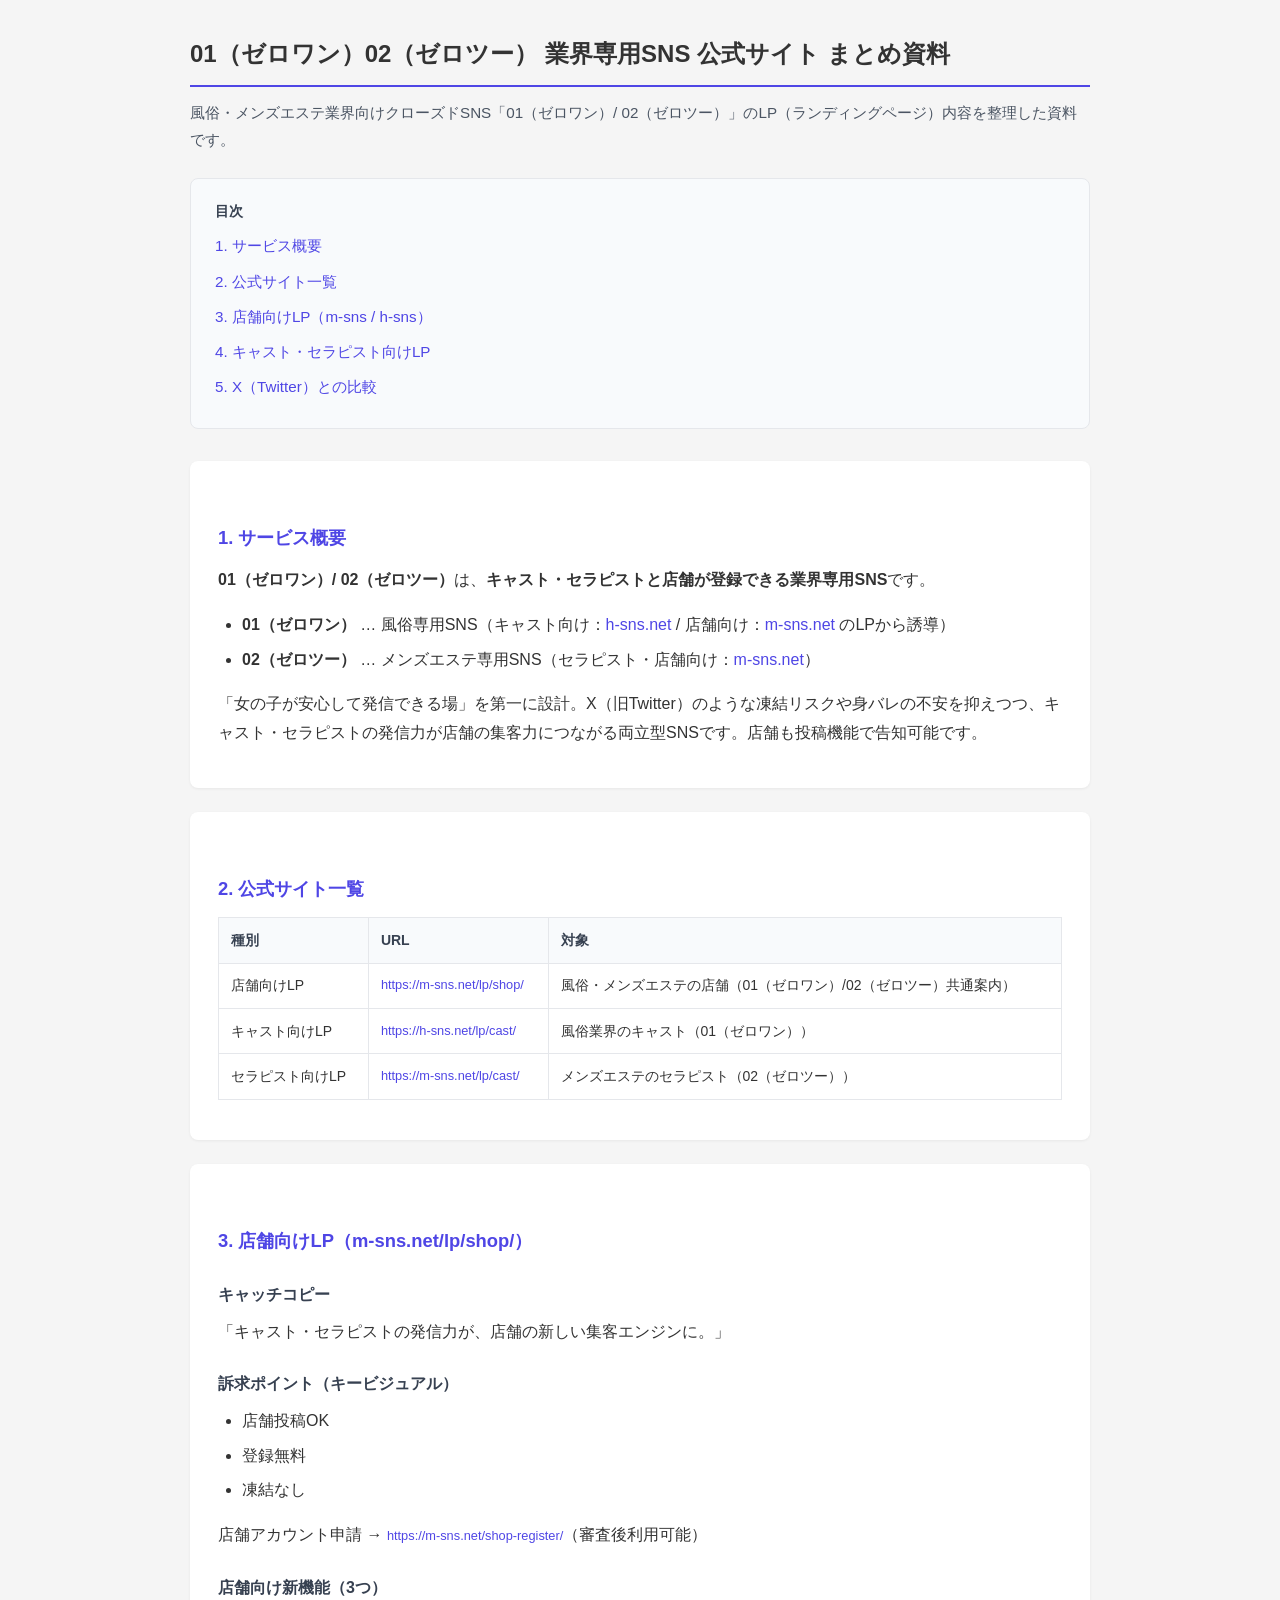
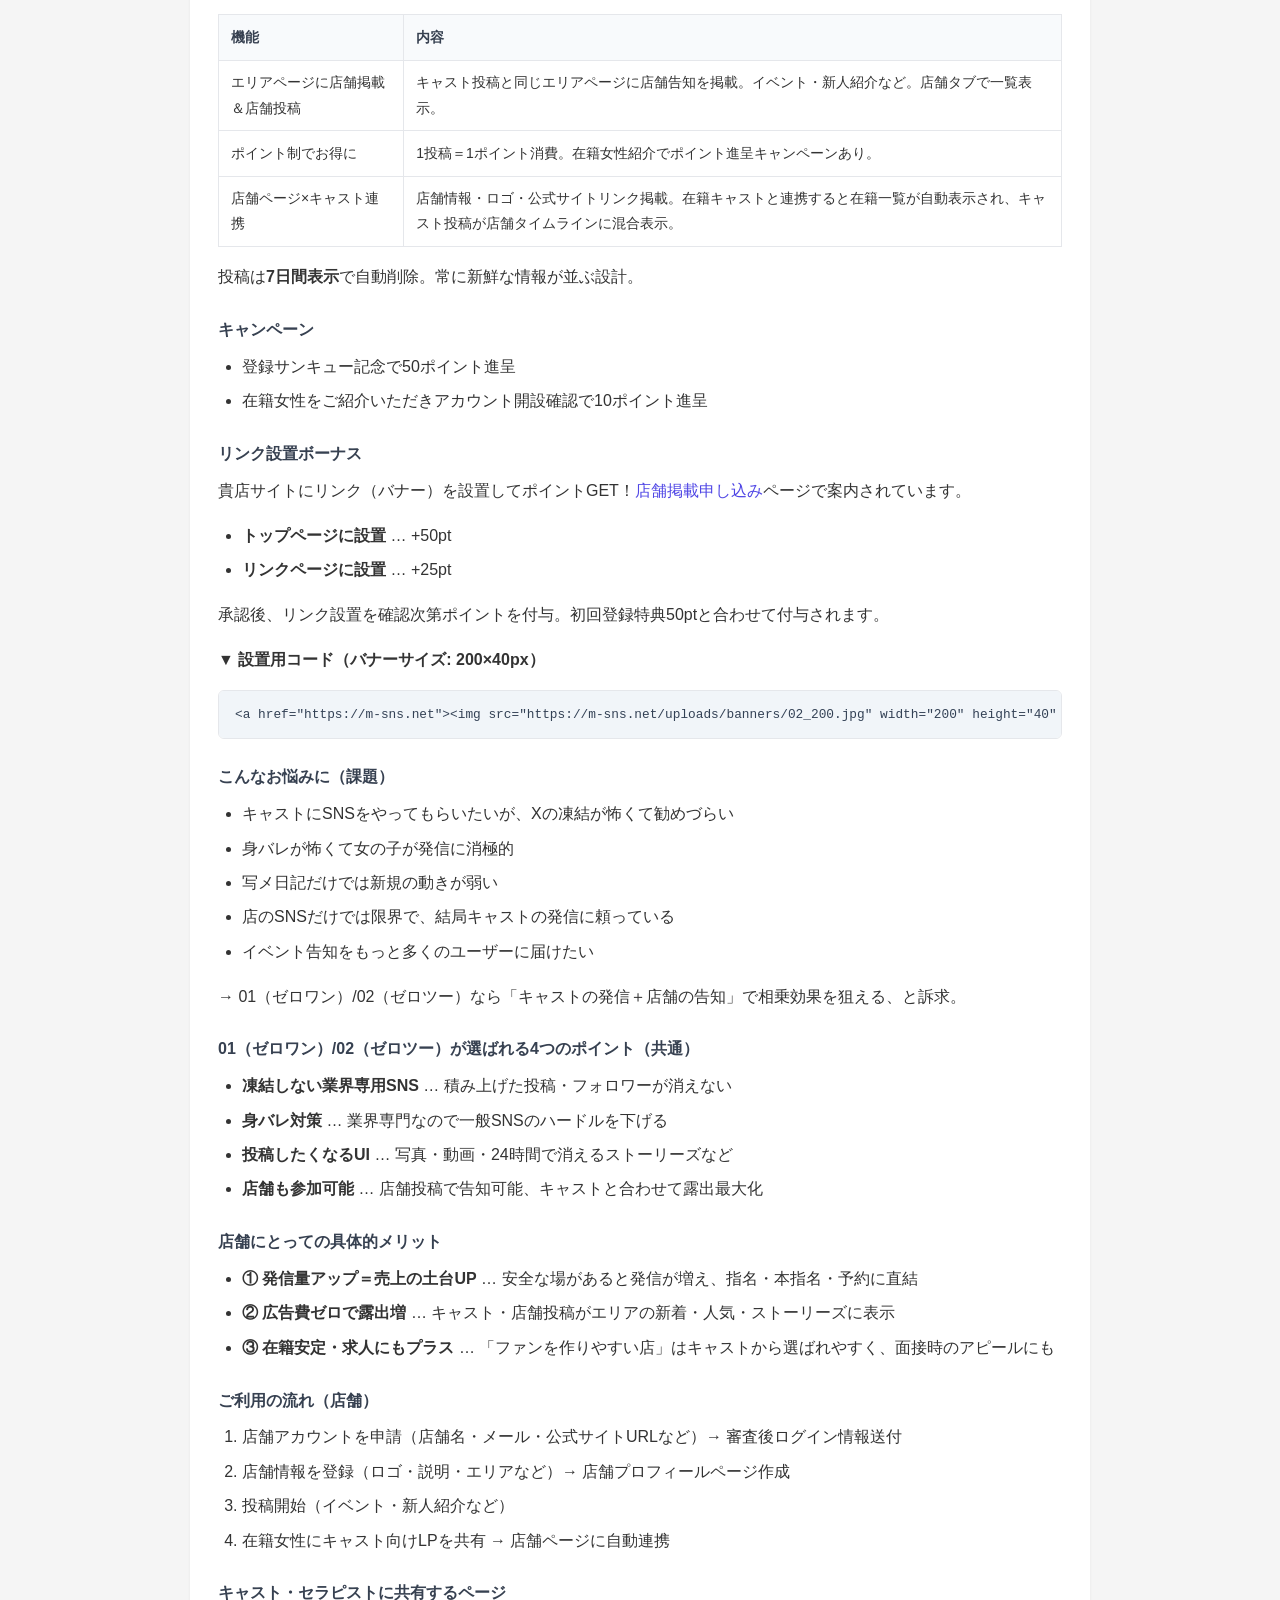
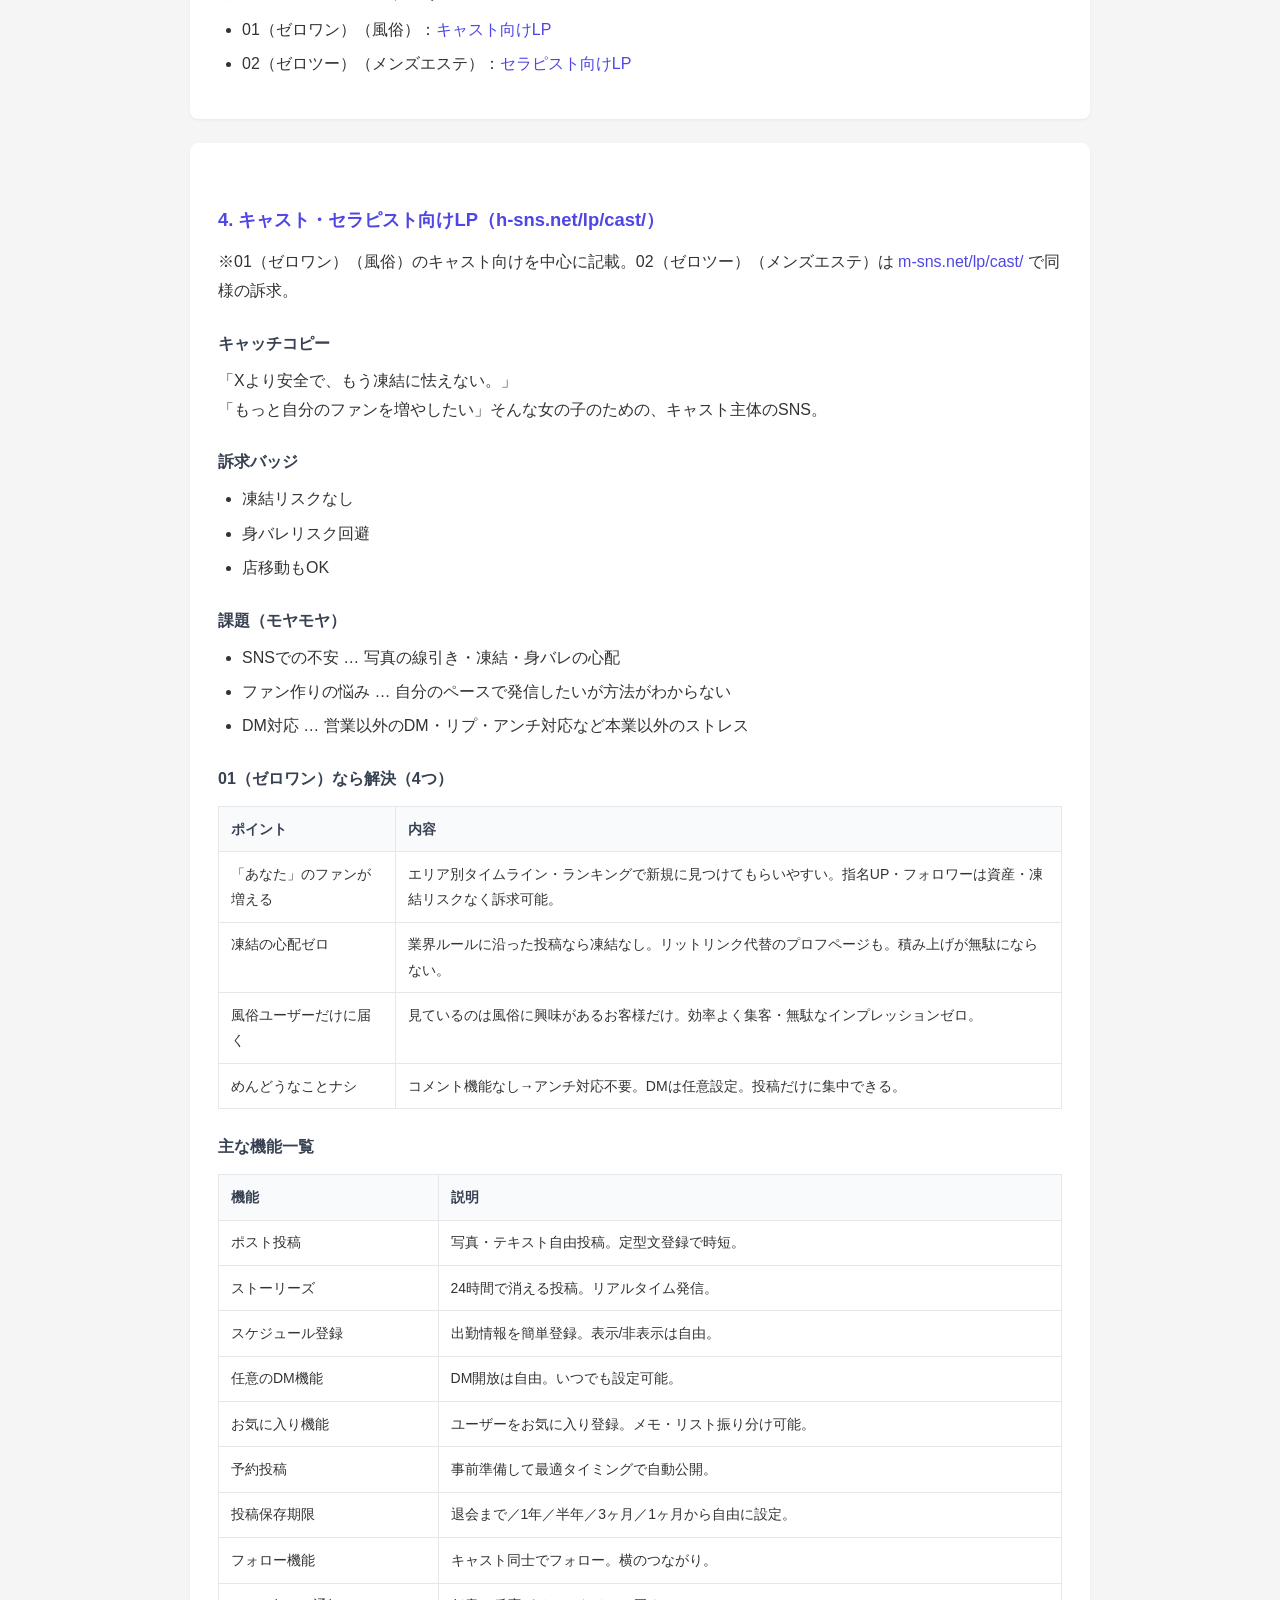
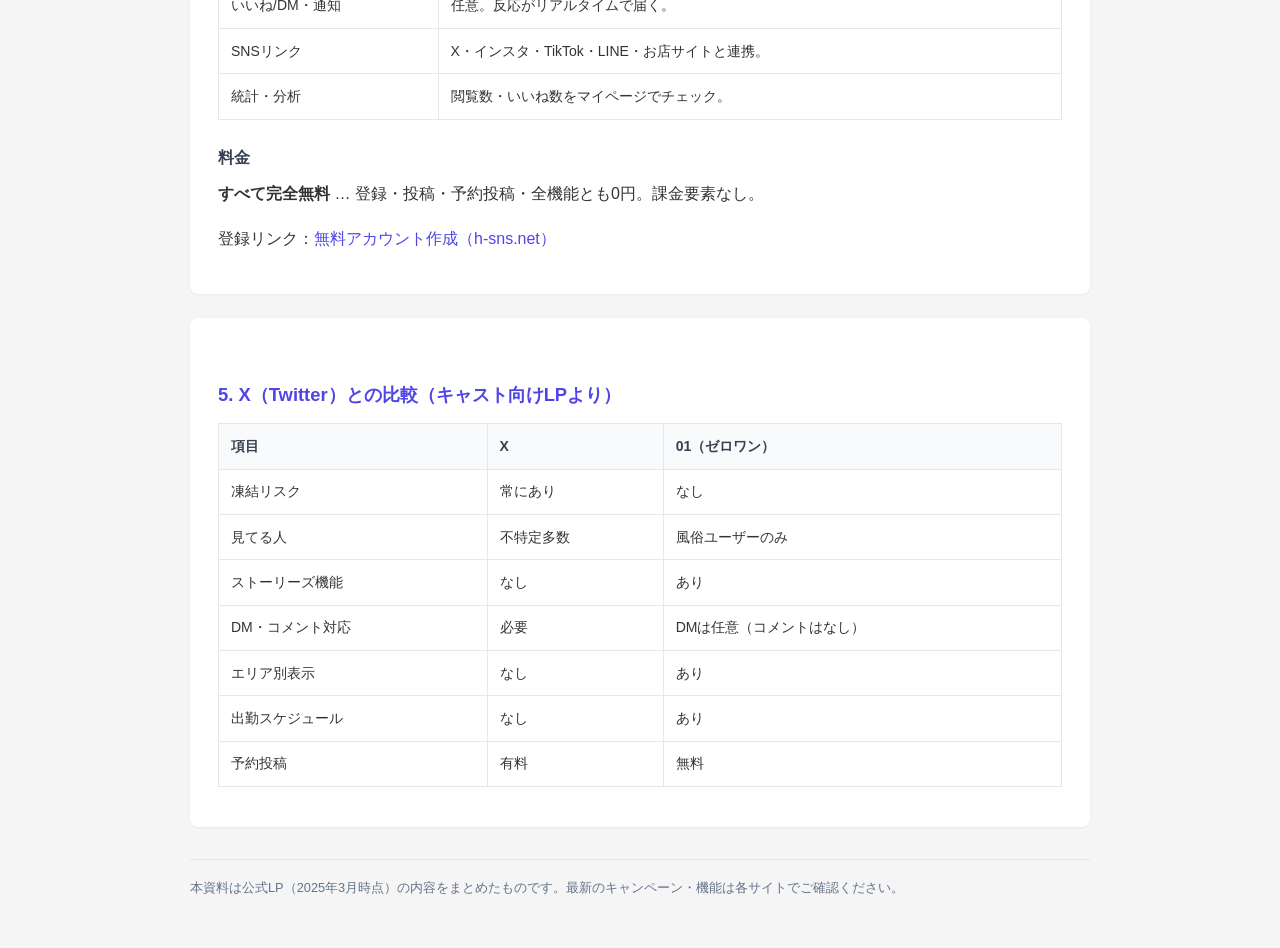
==== commit 1b876974: "guide.htmlとindex.htmlの編集" ====
--- a/index.html
+++ b/index.html
@@ -3,7 +3,7 @@
 <head>
   <meta charset="UTF-8">
   <meta name="viewport" content="width=device-width, initial-scale=1.0">
-  <title>01_02 業界専用SNS 公式サイト まとめ資料</title>
+  <title>01（ゼロワン）02（ゼロツー） 業界専用SNS 公式サイト まとめ資料</title>
   <style>
     :root { --bg: #f5f5f5; --card: #fff; --text: #333; --accent: #4f46e5; --border: #e5e7eb; --width: 900px; }
     * { box-sizing: border-box; }
@@ -41,8 +41,8 @@
 <body>
 
   <main class="doc">
-  <h1>01_02 業界専用SNS 公式サイト まとめ資料</h1>
-  <p class="lead">風俗・メンズエステ業界向けクローズドSNS「01 / 02」のLP（ランディングページ）内容を整理した資料です。</p>
+  <h1>01（ゼロワン）02（ゼロツー） 業界専用SNS 公式サイト まとめ資料</h1>
+  <p class="lead">風俗・メンズエステ業界向けクローズドSNS「01（ゼロワン）/ 02（ゼロツー）」のLP（ランディングページ）内容を整理した資料です。</p>
 
   <nav class="toc">
     <strong>目次</strong>
@@ -58,10 +58,10 @@
   <!-- ========== 1. サービス概要 ========== -->
   <section id="overview">
     <h2>1. サービス概要</h2>
-    <p><strong>01 / 02</strong>は、<strong>キャスト・セラピストと店舗が登録できる業界専用SNS</strong>です。</p>
-    <ul>
-      <li><strong>01</strong> … 風俗専用SNS（キャスト向け：<a href="https://h-sns.net/lp/cast/" target="_blank" rel="noopener">h-sns.net</a> / 店舗向け：<a href="https://m-sns.net/lp/shop/" target="_blank" rel="noopener">m-sns.net</a> のLPから誘導）</li>
-      <li><strong>02</strong> … メンズエステ専用SNS（セラピスト・店舗向け：<a href="https://m-sns.net/lp/shop/" target="_blank" rel="noopener">m-sns.net</a>）</li>
+    <p><strong>01（ゼロワン）/ 02（ゼロツー）</strong>は、<strong>キャスト・セラピストと店舗が登録できる業界専用SNS</strong>です。</p>
+    <ul>
+      <li><strong>01（ゼロワン）</strong> … 風俗専用SNS（キャスト向け：<a href="https://h-sns.net/lp/cast/" target="_blank" rel="noopener">h-sns.net</a> / 店舗向け：<a href="https://m-sns.net/lp/shop/" target="_blank" rel="noopener">m-sns.net</a> のLPから誘導）</li>
+      <li><strong>02（ゼロツー）</strong> … メンズエステ専用SNS（セラピスト・店舗向け：<a href="https://m-sns.net/lp/shop/" target="_blank" rel="noopener">m-sns.net</a>）</li>
     </ul>
     <p>「女の子が安心して発信できる場」を第一に設計。X（旧Twitter）のような凍結リスクや身バレの不安を抑えつつ、キャスト・セラピストの発信力が店舗の集客力につながる両立型SNSです。店舗も投稿機能で告知可能です。</p>
   </section>
@@ -81,17 +81,17 @@
         <tr>
           <td>店舗向けLP</td>
           <td class="url"><a href="https://m-sns.net/lp/shop/" target="_blank" rel="noopener">https://m-sns.net/lp/shop/</a></td>
-          <td>風俗・メンズエステの店舗（01/02共通案内）</td>
+          <td>風俗・メンズエステの店舗（01（ゼロワン）/02（ゼロツー）共通案内）</td>
         </tr>
         <tr>
           <td>キャスト向けLP</td>
           <td class="url"><a href="https://h-sns.net/lp/cast/" target="_blank" rel="noopener">https://h-sns.net/lp/cast/</a></td>
-          <td>風俗業界のキャスト（01）</td>
+          <td>風俗業界のキャスト（01（ゼロワン））</td>
         </tr>
         <tr>
           <td>セラピスト向けLP</td>
           <td class="url"><a href="https://m-sns.net/lp/cast/" target="_blank" rel="noopener">https://m-sns.net/lp/cast/</a></td>
-          <td>メンズエステのセラピスト（02）</td>
+          <td>メンズエステのセラピスト（02（ゼロツー））</td>
         </tr>
       </tbody>
     </table></div>
@@ -158,9 +158,9 @@
       <li>店のSNSだけでは限界で、結局キャストの発信に頼っている</li>
       <li>イベント告知をもっと多くのユーザーに届けたい</li>
     </ul>
-    <p>→ 01/02なら「キャストの発信＋店舗の告知」で相乗効果を狙える、と訴求。</p>
-
-    <h3>01/02が選ばれる4つのポイント（共通）</h3>
+    <p>→ 01（ゼロワン）/02（ゼロツー）なら「キャストの発信＋店舗の告知」で相乗効果を狙える、と訴求。</p>
+
+    <h3>01（ゼロワン）/02（ゼロツー）が選ばれる4つのポイント（共通）</h3>
     <ul>
       <li><strong>凍結しない業界専用SNS</strong> … 積み上げた投稿・フォロワーが消えない</li>
       <li><strong>身バレ対策</strong> … 業界専門なので一般SNSのハードルを下げる</li>
@@ -185,15 +185,15 @@
 
     <h3>キャスト・セラピストに共有するページ</h3>
     <ul>
-      <li>01（風俗）：<a href="https://h-sns.net/lp/cast/" target="_blank" rel="noopener">キャスト向けLP</a></li>
-      <li>02（メンズエステ）：<a href="https://m-sns.net/lp/cast/" target="_blank" rel="noopener">セラピスト向けLP</a></li>
+      <li>01（ゼロワン）（風俗）：<a href="https://h-sns.net/lp/cast/" target="_blank" rel="noopener">キャスト向けLP</a></li>
+      <li>02（ゼロツー）（メンズエステ）：<a href="https://m-sns.net/lp/cast/" target="_blank" rel="noopener">セラピスト向けLP</a></li>
     </ul>
   </section>
 
   <!-- ========== 4. キャスト・セラピスト向けLP ========== -->
   <section id="cast">
     <h2>4. キャスト・セラピスト向けLP（<a href="https://h-sns.net/lp/cast/" target="_blank" rel="noopener">h-sns.net/lp/cast/</a>）</h2>
-    <p>※01（風俗）のキャスト向けを中心に記載。02（メンズエステ）は <a href="https://m-sns.net/lp/cast/" target="_blank" rel="noopener">m-sns.net/lp/cast/</a> で同様の訴求。</p>
+    <p>※01（ゼロワン）（風俗）のキャスト向けを中心に記載。02（ゼロツー）（メンズエステ）は <a href="https://m-sns.net/lp/cast/" target="_blank" rel="noopener">m-sns.net/lp/cast/</a> で同様の訴求。</p>
 
     <h3>キャッチコピー</h3>
     <p>「Xより安全で、もう凍結に怯えない。」<br>「もっと自分のファンを増やしたい」そんな女の子のための、キャスト主体のSNS。</p>
@@ -212,7 +212,7 @@
       <li>DM対応 … 営業以外のDM・リプ・アンチ対応など本業以外のストレス</li>
     </ul>
 
-    <h3>01なら解決（4つ）</h3>
+    <h3>01（ゼロワン）なら解決（4つ）</h3>
     <div class="table-wrap"><table>
       <thead>
         <tr><th>ポイント</th><th>内容</th></tr>
@@ -270,7 +270,7 @@
         <tr>
           <th>項目</th>
           <th>X</th>
-          <th>01</th>
+          <th>01（ゼロワン）</th>
         </tr>
       </thead>
       <tbody>
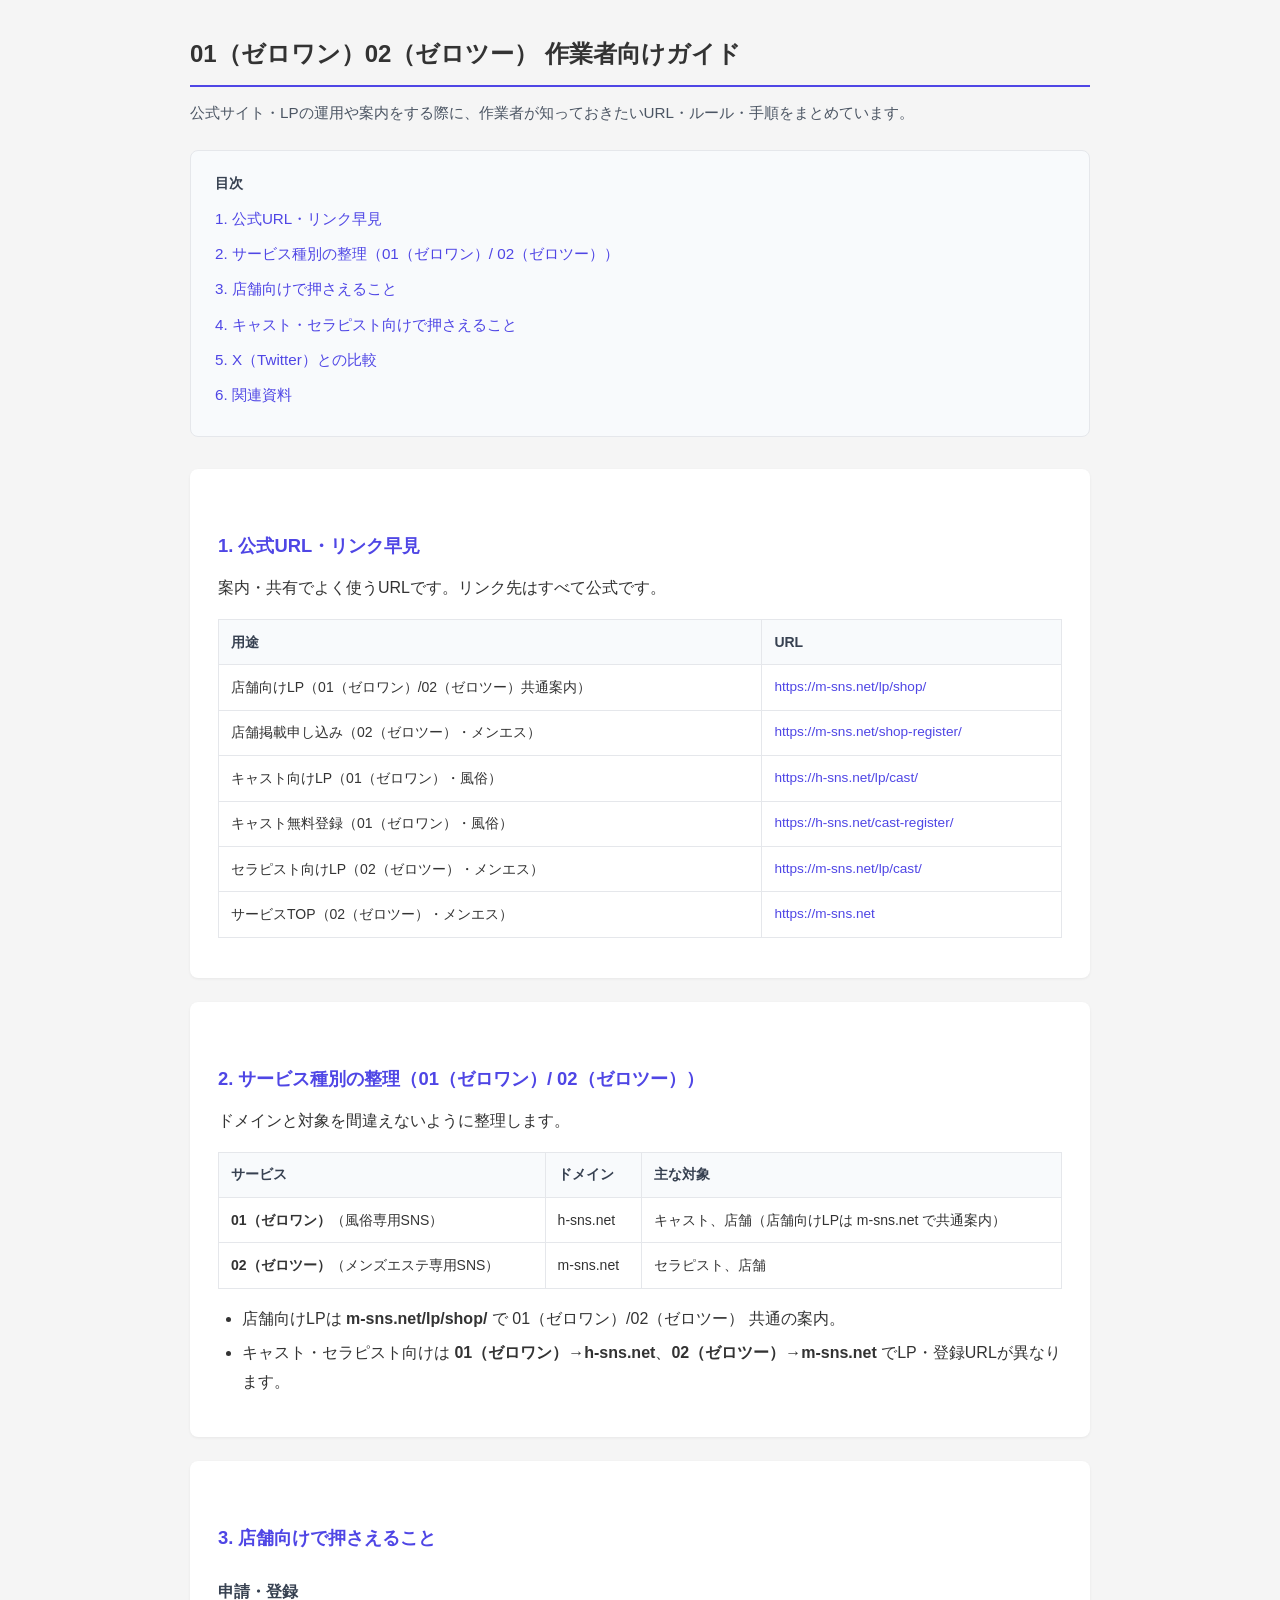
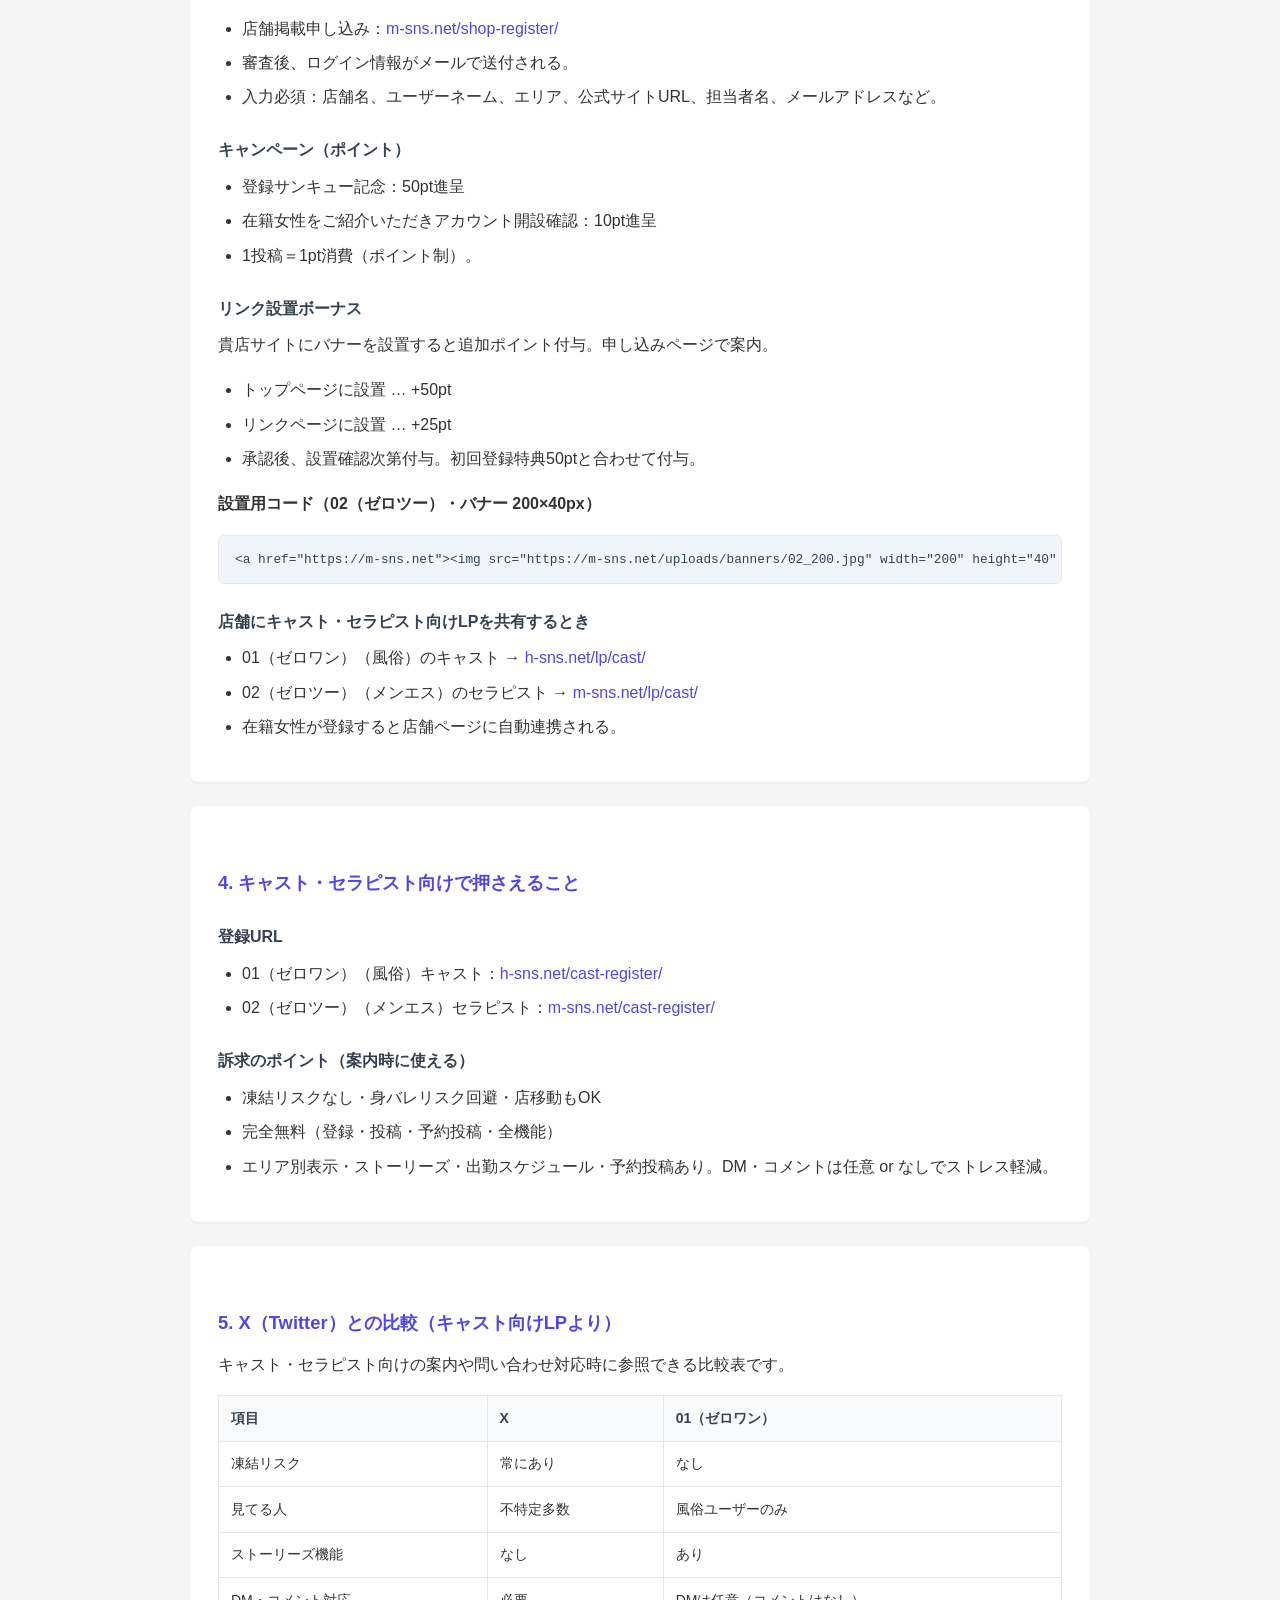
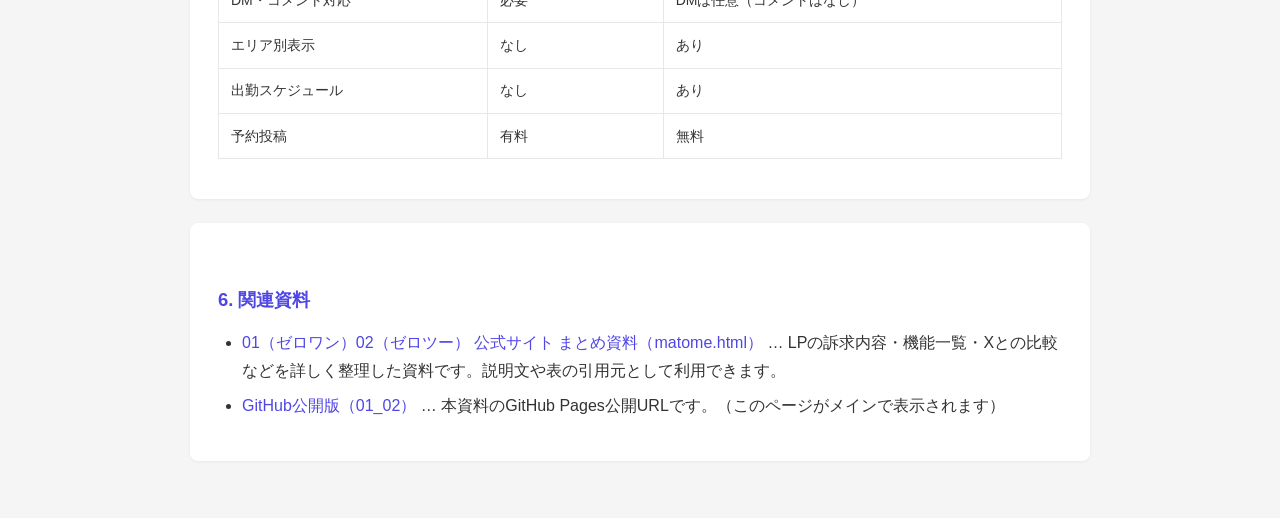
==== commit 4cc3eaf9: "修正内容（例：メインhtmlの変更）" ====
--- a/index.html
+++ b/index.html
@@ -1,292 +1,213 @@
-<!DOCTYPE html>
-<html lang="ja">
-<head>
-  <meta charset="UTF-8">
-  <meta name="viewport" content="width=device-width, initial-scale=1.0">
-  <title>01（ゼロワン）02（ゼロツー） 業界専用SNS 公式サイト まとめ資料</title>
-  <style>
-    :root { --bg: #f5f5f5; --card: #fff; --text: #333; --accent: #4f46e5; --border: #e5e7eb; --width: 900px; }
-    * { box-sizing: border-box; }
-    body { font-family: "Hiragino Sans", "Hiragino Kaku Gothic ProN", "Yu Gothic", Meiryo, sans-serif; background: var(--bg); color: var(--text); line-height: 1.8; margin: 0; padding: 2rem 1rem; }
-    .doc { max-width: var(--width); margin: 0 auto; }
-    h1 { font-size: 1.5rem; font-weight: 700; border-bottom: 2px solid var(--accent); padding-bottom: 0.6rem; margin-top: 0; margin-bottom: 0.75rem; }
-    h2 { font-size: 1.15rem; font-weight: 600; margin-top: 2.25rem; margin-bottom: 0.75rem; color: var(--accent); }
-    h3 { font-size: 1rem; font-weight: 600; margin-top: 1.5rem; margin-bottom: 0.5rem; color: #374151; }
-    section { background: var(--card); border-radius: 8px; padding: 1.5rem 1.75rem; margin-bottom: 1.5rem; box-shadow: 0 1px 3px rgba(0,0,0,.06); }
-    p { margin: 0.5rem 0 1rem; }
-    table { width: 100%; border-collapse: collapse; font-size: 0.875rem; }
-    th, td { border: 1px solid var(--border); padding: 0.6rem 0.75rem; text-align: left; vertical-align: top; }
-    th { background: #f8fafc; font-weight: 600; color: #374151; }
-    .table-wrap { overflow-x: auto; margin: 0.75rem 0 1rem; -webkit-overflow-scrolling: touch; }
-    ul, ol { margin: 0.5rem 0 1rem; padding-left: 1.5rem; }
-    li { margin: 0.35rem 0; }
-    .url { font-size: 0.8rem; color: #64748b; word-break: break-all; }
-    .url a { color: #4f46e5; text-decoration: none; }
-    .url a:hover { text-decoration: underline; }
-    .toc { background: #f8fafc; padding: 1.25rem 1.5rem; border-radius: 8px; margin-bottom: 2rem; border: 1px solid var(--border); }
-    .toc strong { display: block; margin-bottom: 0.5rem; font-size: 0.9rem; color: #374151; }
-    .toc a { color: var(--accent); text-decoration: none; font-size: 0.95rem; }
-    .toc a:hover { text-decoration: underline; }
-    .toc ul { list-style: none; padding-left: 0; margin: 0; }
-    .toc li { margin: 0.4rem 0; }
-    .lead { font-size: 0.95rem; color: #4b5563; margin-bottom: 1.5rem; }
-    .doc a { color: var(--accent); text-decoration: none; }
-    .doc a:hover { text-decoration: underline; }
-    .doc h2 a { color: var(--accent); }
-    .footer-note { font-size: 0.8rem; color: #64748b; margin-top: 2rem; padding-top: 1rem; border-top: 1px solid var(--border); }
-    .code-block { background: #f1f5f9; border: 1px solid var(--border); border-radius: 6px; padding: 0.75rem 1rem; font-size: 0.8rem; overflow-x: auto; margin: 0.5rem 0 1rem; }
-    .code-block code { font-family: Consolas, "Courier New", monospace; color: #334155; }
-  </style>
-</head>
-<body>
-
-  <main class="doc">
-  <h1>01（ゼロワン）02（ゼロツー） 業界専用SNS 公式サイト まとめ資料</h1>
-  <p class="lead">風俗・メンズエステ業界向けクローズドSNS「01（ゼロワン）/ 02（ゼロツー）」のLP（ランディングページ）内容を整理した資料です。</p>
-
-  <nav class="toc">
-    <strong>目次</strong>
-    <ul>
-      <li><a href="#overview">1. サービス概要</a></li>
-      <li><a href="#sites">2. 公式サイト一覧</a></li>
-      <li><a href="#shop">3. 店舗向けLP（m-sns / h-sns）</a></li>
-      <li><a href="#cast">4. キャスト・セラピスト向けLP</a></li>
-      <li><a href="#comparison">5. X（Twitter）との比較</a></li>
-    </ul>
-  </nav>
-
-  <!-- ========== 1. サービス概要 ========== -->
-  <section id="overview">
-    <h2>1. サービス概要</h2>
-    <p><strong>01（ゼロワン）/ 02（ゼロツー）</strong>は、<strong>キャスト・セラピストと店舗が登録できる業界専用SNS</strong>です。</p>
-    <ul>
-      <li><strong>01（ゼロワン）</strong> … 風俗専用SNS（キャスト向け：<a href="https://h-sns.net/lp/cast/" target="_blank" rel="noopener">h-sns.net</a> / 店舗向け：<a href="https://m-sns.net/lp/shop/" target="_blank" rel="noopener">m-sns.net</a> のLPから誘導）</li>
-      <li><strong>02（ゼロツー）</strong> … メンズエステ専用SNS（セラピスト・店舗向け：<a href="https://m-sns.net/lp/shop/" target="_blank" rel="noopener">m-sns.net</a>）</li>
-    </ul>
-    <p>「女の子が安心して発信できる場」を第一に設計。X（旧Twitter）のような凍結リスクや身バレの不安を抑えつつ、キャスト・セラピストの発信力が店舗の集客力につながる両立型SNSです。店舗も投稿機能で告知可能です。</p>
-  </section>
-
-  <!-- ========== 2. 公式サイト一覧 ========== -->
-  <section id="sites">
-    <h2>2. 公式サイト一覧</h2>
-    <div class="table-wrap"><table>
-      <thead>
-        <tr>
-          <th>種別</th>
-          <th>URL</th>
-          <th>対象</th>
-        </tr>
-      </thead>
-      <tbody>
-        <tr>
-          <td>店舗向けLP</td>
-          <td class="url"><a href="https://m-sns.net/lp/shop/" target="_blank" rel="noopener">https://m-sns.net/lp/shop/</a></td>
-          <td>風俗・メンズエステの店舗（01（ゼロワン）/02（ゼロツー）共通案内）</td>
-        </tr>
-        <tr>
-          <td>キャスト向けLP</td>
-          <td class="url"><a href="https://h-sns.net/lp/cast/" target="_blank" rel="noopener">https://h-sns.net/lp/cast/</a></td>
-          <td>風俗業界のキャスト（01（ゼロワン））</td>
-        </tr>
-        <tr>
-          <td>セラピスト向けLP</td>
-          <td class="url"><a href="https://m-sns.net/lp/cast/" target="_blank" rel="noopener">https://m-sns.net/lp/cast/</a></td>
-          <td>メンズエステのセラピスト（02（ゼロツー））</td>
-        </tr>
-      </tbody>
-    </table></div>
-  </section>
-
-  <!-- ========== 3. 店舗向けLP ========== -->
-  <section id="shop">
-    <h2>3. 店舗向けLP（<a href="https://m-sns.net/lp/shop/" target="_blank" rel="noopener">m-sns.net/lp/shop/</a>）</h2>
-
-    <h3>キャッチコピー</h3>
-    <p>「キャスト・セラピストの発信力が、店舗の新しい集客エンジンに。」</p>
-
-    <h3>訴求ポイント（キービジュアル）</h3>
-    <ul>
-      <li>店舗投稿OK</li>
-      <li>登録無料</li>
-      <li>凍結なし</li>
-    </ul>
-    <p>店舗アカウント申請 → <span class="url"><a href="https://m-sns.net/shop-register/" target="_blank" rel="noopener">https://m-sns.net/shop-register/</a></span>（審査後利用可能）</p>
-
-    <h3>店舗向け新機能（3つ）</h3>
-    <div class="table-wrap"><table>
-      <thead>
-        <tr><th>機能</th><th>内容</th></tr>
-      </thead>
-      <tbody>
-        <tr>
-          <td>エリアページに店舗掲載＆店舗投稿</td>
-          <td>キャスト投稿と同じエリアページに店舗告知を掲載。イベント・新人紹介など。店舗タブで一覧表示。</td>
-        </tr>
-        <tr>
-          <td>ポイント制でお得に</td>
-          <td>1投稿＝1ポイント消費。在籍女性紹介でポイント進呈キャンペーンあり。</td>
-        </tr>
-        <tr>
-          <td>店舗ページ×キャスト連携</td>
-          <td>店舗情報・ロゴ・公式サイトリンク掲載。在籍キャストと連携すると在籍一覧が自動表示され、キャスト投稿が店舗タイムラインに混合表示。</td>
-        </tr>
-      </tbody>
-    </table></div>
-    <p>投稿は<strong>7日間表示</strong>で自動削除。常に新鮮な情報が並ぶ設計。</p>
-
-    <h3>キャンペーン</h3>
-    <ul>
-      <li>登録サンキュー記念で50ポイント進呈</li>
-      <li>在籍女性をご紹介いただきアカウント開設確認で10ポイント進呈</li>
-    </ul>
-
-    <h3>リンク設置ボーナス</h3>
-    <p>貴店サイトにリンク（バナー）を設置してポイントGET！<a href="https://m-sns.net/shop-register/" target="_blank" rel="noopener">店舗掲載申し込み</a>ページで案内されています。</p>
-    <ul>
-      <li><strong>トップページに設置</strong> … +50pt</li>
-      <li><strong>リンクページに設置</strong> … +25pt</li>
-    </ul>
-    <p>承認後、リンク設置を確認次第ポイントを付与。初回登録特典50ptと合わせて付与されます。</p>
-    <p><strong>▼ 設置用コード（バナーサイズ: 200×40px）</strong></p>
-    <pre class="code-block"><code>&lt;a href="https://m-sns.net"&gt;&lt;img src="https://m-sns.net/uploads/banners/02_200.jpg" width="200" height="40" alt="メンズエステ専門SNS"&gt;&lt;/a&gt;</code></pre>
-
-    <h3>こんなお悩みに（課題）</h3>
-    <ul>
-      <li>キャストにSNSをやってもらいたいが、Xの凍結が怖くて勧めづらい</li>
-      <li>身バレが怖くて女の子が発信に消極的</li>
-      <li>写メ日記だけでは新規の動きが弱い</li>
-      <li>店のSNSだけでは限界で、結局キャストの発信に頼っている</li>
-      <li>イベント告知をもっと多くのユーザーに届けたい</li>
-    </ul>
-    <p>→ 01（ゼロワン）/02（ゼロツー）なら「キャストの発信＋店舗の告知」で相乗効果を狙える、と訴求。</p>
-
-    <h3>01（ゼロワン）/02（ゼロツー）が選ばれる4つのポイント（共通）</h3>
-    <ul>
-      <li><strong>凍結しない業界専用SNS</strong> … 積み上げた投稿・フォロワーが消えない</li>
-      <li><strong>身バレ対策</strong> … 業界専門なので一般SNSのハードルを下げる</li>
-      <li><strong>投稿したくなるUI</strong> … 写真・動画・24時間で消えるストーリーズなど</li>
-      <li><strong>店舗も参加可能</strong> … 店舗投稿で告知可能、キャストと合わせて露出最大化</li>
-    </ul>
-
-    <h3>店舗にとっての具体的メリット</h3>
-    <ul>
-      <li><strong>① 発信量アップ＝売上の土台UP</strong> … 安全な場があると発信が増え、指名・本指名・予約に直結</li>
-      <li><strong>② 広告費ゼロで露出増</strong> … キャスト・店舗投稿がエリアの新着・人気・ストーリーズに表示</li>
-      <li><strong>③ 在籍安定・求人にもプラス</strong> … 「ファンを作りやすい店」はキャストから選ばれやすく、面接時のアピールにも</li>
-    </ul>
-
-    <h3>ご利用の流れ（店舗）</h3>
-    <ol>
-      <li>店舗アカウントを申請（店舗名・メール・公式サイトURLなど）→ 審査後ログイン情報送付</li>
-      <li>店舗情報を登録（ロゴ・説明・エリアなど）→ 店舗プロフィールページ作成</li>
-      <li>投稿開始（イベント・新人紹介など）</li>
-      <li>在籍女性にキャスト向けLPを共有 → 店舗ページに自動連携</li>
-    </ol>
-
-    <h3>キャスト・セラピストに共有するページ</h3>
-    <ul>
-      <li>01（ゼロワン）（風俗）：<a href="https://h-sns.net/lp/cast/" target="_blank" rel="noopener">キャスト向けLP</a></li>
-      <li>02（ゼロツー）（メンズエステ）：<a href="https://m-sns.net/lp/cast/" target="_blank" rel="noopener">セラピスト向けLP</a></li>
-    </ul>
-  </section>
-
-  <!-- ========== 4. キャスト・セラピスト向けLP ========== -->
-  <section id="cast">
-    <h2>4. キャスト・セラピスト向けLP（<a href="https://h-sns.net/lp/cast/" target="_blank" rel="noopener">h-sns.net/lp/cast/</a>）</h2>
-    <p>※01（ゼロワン）（風俗）のキャスト向けを中心に記載。02（ゼロツー）（メンズエステ）は <a href="https://m-sns.net/lp/cast/" target="_blank" rel="noopener">m-sns.net/lp/cast/</a> で同様の訴求。</p>
-
-    <h3>キャッチコピー</h3>
-    <p>「Xより安全で、もう凍結に怯えない。」<br>「もっと自分のファンを増やしたい」そんな女の子のための、キャスト主体のSNS。</p>
-
-    <h3>訴求バッジ</h3>
-    <ul>
-      <li>凍結リスクなし</li>
-      <li>身バレリスク回避</li>
-      <li>店移動もOK</li>
-    </ul>
-
-    <h3>課題（モヤモヤ）</h3>
-    <ul>
-      <li>SNSでの不安 … 写真の線引き・凍結・身バレの心配</li>
-      <li>ファン作りの悩み … 自分のペースで発信したいが方法がわからない</li>
-      <li>DM対応 … 営業以外のDM・リプ・アンチ対応など本業以外のストレス</li>
-    </ul>
-
-    <h3>01（ゼロワン）なら解決（4つ）</h3>
-    <div class="table-wrap"><table>
-      <thead>
-        <tr><th>ポイント</th><th>内容</th></tr>
-      </thead>
-      <tbody>
-        <tr>
-          <td>「あなた」のファンが増える</td>
-          <td>エリア別タイムライン・ランキングで新規に見つけてもらいやすい。指名UP・フォロワーは資産・凍結リスクなく訴求可能。</td>
-        </tr>
-        <tr>
-          <td>凍結の心配ゼロ</td>
-          <td>業界ルールに沿った投稿なら凍結なし。リットリンク代替のプロフページも。積み上げが無駄にならない。</td>
-        </tr>
-        <tr>
-          <td>風俗ユーザーだけに届く</td>
-          <td>見ているのは風俗に興味があるお客様だけ。効率よく集客・無駄なインプレッションゼロ。</td>
-        </tr>
-        <tr>
-          <td>めんどうなことナシ</td>
-          <td>コメント機能なし→アンチ対応不要。DMは任意設定。投稿だけに集中できる。</td>
-        </tr>
-      </tbody>
-    </table></div>
-
-    <h3>主な機能一覧</h3>
-    <div class="table-wrap"><table>
-      <thead>
-        <tr><th>機能</th><th>説明</th></tr>
-      </thead>
-      <tbody>
-        <tr><td>ポスト投稿</td><td>写真・テキスト自由投稿。定型文登録で時短。</td></tr>
-        <tr><td>ストーリーズ</td><td>24時間で消える投稿。リアルタイム発信。</td></tr>
-        <tr><td>スケジュール登録</td><td>出勤情報を簡単登録。表示/非表示は自由。</td></tr>
-        <tr><td>任意のDM機能</td><td>DM開放は自由。いつでも設定可能。</td></tr>
-        <tr><td>お気に入り機能</td><td>ユーザーをお気に入り登録。メモ・リスト振り分け可能。</td></tr>
-        <tr><td>予約投稿</td><td>事前準備して最適タイミングで自動公開。</td></tr>
-        <tr><td>投稿保存期限</td><td>退会まで／1年／半年／3ヶ月／1ヶ月から自由に設定。</td></tr>
-        <tr><td>フォロー機能</td><td>キャスト同士でフォロー。横のつながり。</td></tr>
-        <tr><td>いいね/DM・通知</td><td>任意。反応がリアルタイムで届く。</td></tr>
-        <tr><td>SNSリンク</td><td>X・インスタ・TikTok・LINE・お店サイトと連携。</td></tr>
-        <tr><td>統計・分析</td><td>閲覧数・いいね数をマイページでチェック。</td></tr>
-      </tbody>
-    </table></div>
-
-    <h3>料金</h3>
-    <p><strong>すべて完全無料</strong> … 登録・投稿・予約投稿・全機能とも0円。課金要素なし。</p>
-    <p>登録リンク：<a href="https://h-sns.net/cast-register/" target="_blank" rel="noopener">無料アカウント作成（h-sns.net）</a></p>
-  </section>
-
-  <!-- ========== 5. Xとの比較 ========== -->
-  <section id="comparison">
-    <h2>5. X（Twitter）との比較（キャスト向けLPより）</h2>
-    <div class="table-wrap"><table>
-      <thead>
-        <tr>
-          <th>項目</th>
-          <th>X</th>
-          <th>01（ゼロワン）</th>
-        </tr>
-      </thead>
-      <tbody>
-        <tr><td>凍結リスク</td><td>常にあり</td><td>なし</td></tr>
-        <tr><td>見てる人</td><td>不特定多数</td><td>風俗ユーザーのみ</td></tr>
-        <tr><td>ストーリーズ機能</td><td>なし</td><td>あり</td></tr>
-        <tr><td>DM・コメント対応</td><td>必要</td><td>DMは任意（コメントはなし）</td></tr>
-        <tr><td>エリア別表示</td><td>なし</td><td>あり</td></tr>
-        <tr><td>出勤スケジュール</td><td>なし</td><td>あり</td></tr>
-        <tr><td>予約投稿</td><td>有料</td><td>無料</td></tr>
-      </tbody>
-    </table></div>
-  </section>
-
-  <p class="footer-note">本資料は公式LP（2025年3月時点）の内容をまとめたものです。最新のキャンペーン・機能は各サイトでご確認ください。</p>
-
-  </main>
-</body>
-</html>
+<!DOCTYPE html>
+<html lang="ja">
+<head>
+  <meta charset="UTF-8">
+  <meta name="viewport" content="width=device-width, initial-scale=1.0">
+  <title>01（ゼロワン）02（ゼロツー） 作業者向けガイド</title>
+  <style>
+    :root { --bg: #f5f5f5; --card: #fff; --text: #333; --accent: #4f46e5; --border: #e5e7eb; --width: 900px; }
+    * { box-sizing: border-box; }
+    body { font-family: "Hiragino Sans", "Hiragino Kaku Gothic ProN", "Yu Gothic", Meiryo, sans-serif; background: var(--bg); color: var(--text); line-height: 1.8; margin: 0; padding: 2rem 1rem; }
+    .doc { max-width: var(--width); margin: 0 auto; }
+    h1 { font-size: 1.5rem; font-weight: 700; border-bottom: 2px solid var(--accent); padding-bottom: 0.6rem; margin-top: 0; margin-bottom: 0.75rem; }
+    h2 { font-size: 1.15rem; font-weight: 600; margin-top: 2.25rem; margin-bottom: 0.75rem; color: var(--accent); }
+    h3 { font-size: 1rem; font-weight: 600; margin-top: 1.5rem; margin-bottom: 0.5rem; color: #374151; }
+    section { background: var(--card); border-radius: 8px; padding: 1.5rem 1.75rem; margin-bottom: 1.5rem; box-shadow: 0 1px 3px rgba(0,0,0,.06); }
+    p { margin: 0.5rem 0 1rem; }
+    table { width: 100%; border-collapse: collapse; font-size: 0.875rem; }
+    th, td { border: 1px solid var(--border); padding: 0.6rem 0.75rem; text-align: left; vertical-align: top; }
+    th { background: #f8fafc; font-weight: 600; color: #374151; }
+    .table-wrap { overflow-x: auto; margin: 0.75rem 0 1rem; -webkit-overflow-scrolling: touch; }
+    ul, ol { margin: 0.5rem 0 1rem; padding-left: 1.5rem; }
+    li { margin: 0.35rem 0; }
+    .url { font-size: 0.85rem; word-break: break-all; }
+    .toc { background: #f8fafc; padding: 1.25rem 1.5rem; border-radius: 8px; margin-bottom: 2rem; border: 1px solid var(--border); }
+    .toc strong { display: block; margin-bottom: 0.5rem; font-size: 0.9rem; color: #374151; }
+    .toc a { color: var(--accent); text-decoration: none; font-size: 0.95rem; }
+    .toc a:hover { text-decoration: underline; }
+    .toc ul { list-style: none; padding-left: 0; margin: 0; }
+    .toc li { margin: 0.4rem 0; }
+    .lead { font-size: 0.95rem; color: #4b5563; margin-bottom: 1.5rem; }
+    .doc a { color: var(--accent); text-decoration: none; }
+    .doc a:hover { text-decoration: underline; }
+    .doc h2 a { color: var(--accent); }
+    .code-block { background: #f1f5f9; border: 1px solid var(--border); border-radius: 6px; padding: 0.75rem 1rem; font-size: 0.8rem; overflow-x: auto; margin: 0.5rem 0 1rem; }
+    .code-block code { font-family: Consolas, "Courier New", monospace; color: #334155; }
+    .check-list { list-style: none; padding-left: 0; }
+    .check-list li { padding-left: 1.5rem; position: relative; }
+    .check-list li::before { content: "☐ "; position: absolute; left: 0; }
+    .note { background: #fffbeb; border-left: 4px solid #f59e0b; padding: 0.75rem 1rem; margin: 1rem 0; font-size: 0.9rem; }
+  </style>
+</head>
+<body>
+
+  <main class="doc">
+  <h1>01（ゼロワン）02（ゼロツー） 作業者向けガイド</h1>
+  <p class="lead">公式サイト・LPの運用や案内をする際に、作業者が知っておきたいURL・ルール・手順をまとめています。</p>
+
+  <nav class="toc">
+    <strong>目次</strong>
+    <ul>
+      <li><a href="#urls">1. 公式URL・リンク早見</a></li>
+      <li><a href="#services">2. サービス種別の整理（01（ゼロワン）/ 02（ゼロツー））</a></li>
+      <li><a href="#shop-info">3. 店舗向けで押さえること</a></li>
+      <li><a href="#cast-info">4. キャスト・セラピスト向けで押さえること</a></li>
+      <li><a href="#comparison">5. X（Twitter）との比較</a></li>
+      <li><a href="#related">6. 関連資料</a></li>
+    </ul>
+  </nav>
+
+  <!-- ========== 1. 公式URL・リンク早見 ========== -->
+  <section id="urls">
+    <h2>1. 公式URL・リンク早見</h2>
+    <p>案内・共有でよく使うURLです。リンク先はすべて公式です。</p>
+    <div class="table-wrap"><table>
+      <thead>
+        <tr><th>用途</th><th>URL</th></tr>
+      </thead>
+      <tbody>
+        <tr>
+          <td>店舗向けLP（01（ゼロワン）/02（ゼロツー）共通案内）</td>
+          <td class="url"><a href="https://m-sns.net/lp/shop/" target="_blank" rel="noopener">https://m-sns.net/lp/shop/</a></td>
+        </tr>
+        <tr>
+          <td>店舗掲載申し込み（02（ゼロツー）・メンエス）</td>
+          <td class="url"><a href="https://m-sns.net/shop-register/" target="_blank" rel="noopener">https://m-sns.net/shop-register/</a></td>
+        </tr>
+        <tr>
+          <td>キャスト向けLP（01（ゼロワン）・風俗）</td>
+          <td class="url"><a href="https://h-sns.net/lp/cast/" target="_blank" rel="noopener">https://h-sns.net/lp/cast/</a></td>
+        </tr>
+        <tr>
+          <td>キャスト無料登録（01（ゼロワン）・風俗）</td>
+          <td class="url"><a href="https://h-sns.net/cast-register/" target="_blank" rel="noopener">https://h-sns.net/cast-register/</a></td>
+        </tr>
+        <tr>
+          <td>セラピスト向けLP（02（ゼロツー）・メンエス）</td>
+          <td class="url"><a href="https://m-sns.net/lp/cast/" target="_blank" rel="noopener">https://m-sns.net/lp/cast/</a></td>
+        </tr>
+        <tr>
+          <td>サービスTOP（02（ゼロツー）・メンエス）</td>
+          <td class="url"><a href="https://m-sns.net" target="_blank" rel="noopener">https://m-sns.net</a></td>
+        </tr>
+      </tbody>
+    </table></div>
+  </section>
+
+  <!-- ========== 2. サービス種別の整理 ========== -->
+  <section id="services">
+    <h2>2. サービス種別の整理（01（ゼロワン）/ 02（ゼロツー））</h2>
+    <p>ドメインと対象を間違えないように整理します。</p>
+    <div class="table-wrap"><table>
+      <thead>
+        <tr><th>サービス</th><th>ドメイン</th><th>主な対象</th></tr>
+      </thead>
+      <tbody>
+        <tr>
+          <td><strong>01（ゼロワン）</strong>（風俗専用SNS）</td>
+          <td>h-sns.net</td>
+          <td>キャスト、店舗（店舗向けLPは m-sns.net で共通案内）</td>
+        </tr>
+        <tr>
+          <td><strong>02（ゼロツー）</strong>（メンズエステ専用SNS）</td>
+          <td>m-sns.net</td>
+          <td>セラピスト、店舗</td>
+        </tr>
+      </tbody>
+    </table></div>
+    <ul>
+      <li>店舗向けLPは <strong>m-sns.net/lp/shop/</strong> で 01（ゼロワン）/02（ゼロツー） 共通の案内。</li>
+      <li>キャスト・セラピスト向けは <strong>01（ゼロワン）→h-sns.net</strong>、<strong>02（ゼロツー）→m-sns.net</strong> でLP・登録URLが異なります。</li>
+    </ul>
+  </section>
+
+  <!-- ========== 3. 店舗向けで押さえること ========== -->
+  <section id="shop-info">
+    <h2>3. 店舗向けで押さえること</h2>
+
+    <h3>申請・登録</h3>
+    <ul>
+      <li>店舗掲載申し込み：<a href="https://m-sns.net/shop-register/" target="_blank" rel="noopener">m-sns.net/shop-register/</a></li>
+      <li>審査後、ログイン情報がメールで送付される。</li>
+      <li>入力必須：店舗名、ユーザーネーム、エリア、公式サイトURL、担当者名、メールアドレスなど。</li>
+    </ul>
+
+    <h3>キャンペーン（ポイント）</h3>
+    <ul>
+      <li>登録サンキュー記念：50pt進呈</li>
+      <li>在籍女性をご紹介いただきアカウント開設確認：10pt進呈</li>
+      <li>1投稿＝1pt消費（ポイント制）。</li>
+    </ul>
+
+    <h3>リンク設置ボーナス</h3>
+    <p>貴店サイトにバナーを設置すると追加ポイント付与。申し込みページで案内。</p>
+    <ul>
+      <li>トップページに設置 … +50pt</li>
+      <li>リンクページに設置 … +25pt</li>
+      <li>承認後、設置確認次第付与。初回登録特典50ptと合わせて付与。</li>
+    </ul>
+    <p><strong>設置用コード（02（ゼロツー）・バナー 200×40px）</strong></p>
+    <pre class="code-block"><code>&lt;a href="https://m-sns.net"&gt;&lt;img src="https://m-sns.net/uploads/banners/02_200.jpg" width="200" height="40" alt="メンズエステ専門SNS"&gt;&lt;/a&gt;</code></pre>
+
+    <h3>店舗にキャスト・セラピスト向けLPを共有するとき</h3>
+    <ul>
+      <li>01（ゼロワン）（風俗）のキャスト → <a href="https://h-sns.net/lp/cast/" target="_blank" rel="noopener">h-sns.net/lp/cast/</a></li>
+      <li>02（ゼロツー）（メンエス）のセラピスト → <a href="https://m-sns.net/lp/cast/" target="_blank" rel="noopener">m-sns.net/lp/cast/</a></li>
+      <li>在籍女性が登録すると店舗ページに自動連携される。</li>
+    </ul>
+  </section>
+
+  <!-- ========== 4. キャスト・セラピスト向けで押さえること ========== -->
+  <section id="cast-info">
+    <h2>4. キャスト・セラピスト向けで押さえること</h2>
+
+    <h3>登録URL</h3>
+    <ul>
+      <li>01（ゼロワン）（風俗）キャスト：<a href="https://h-sns.net/cast-register/" target="_blank" rel="noopener">h-sns.net/cast-register/</a></li>
+      <li>02（ゼロツー）（メンエス）セラピスト：<a href="https://m-sns.net/cast-register/" target="_blank" rel="noopener">m-sns.net/cast-register/</a></li>
+    </ul>
+
+    <h3>訴求のポイント（案内時に使える）</h3>
+    <ul>
+      <li>凍結リスクなし・身バレリスク回避・店移動もOK</li>
+      <li>完全無料（登録・投稿・予約投稿・全機能）</li>
+      <li>エリア別表示・ストーリーズ・出勤スケジュール・予約投稿あり。DM・コメントは任意 or なしでストレス軽減。</li>
+    </ul>
+  </section>
+
+  <!-- ========== 5. X（Twitter）との比較 ========== -->
+  <section id="comparison">
+    <h2>5. X（Twitter）との比較（キャスト向けLPより）</h2>
+    <p>キャスト・セラピスト向けの案内や問い合わせ対応時に参照できる比較表です。</p>
+    <div class="table-wrap"><table>
+      <thead>
+        <tr>
+          <th>項目</th>
+          <th>X</th>
+          <th>01（ゼロワン）</th>
+        </tr>
+      </thead>
+      <tbody>
+        <tr><td>凍結リスク</td><td>常にあり</td><td>なし</td></tr>
+        <tr><td>見てる人</td><td>不特定多数</td><td>風俗ユーザーのみ</td></tr>
+        <tr><td>ストーリーズ機能</td><td>なし</td><td>あり</td></tr>
+        <tr><td>DM・コメント対応</td><td>必要</td><td>DMは任意（コメントはなし）</td></tr>
+        <tr><td>エリア別表示</td><td>なし</td><td>あり</td></tr>
+        <tr><td>出勤スケジュール</td><td>なし</td><td>あり</td></tr>
+        <tr><td>予約投稿</td><td>有料</td><td>無料</td></tr>
+      </tbody>
+    </table></div>
+  </section>
+
+  <!-- ========== 6. 関連資料 ========== -->
+  <section id="related">
+    <h2>6. 関連資料</h2>
+    <ul>
+      <li><a href="matome.html">01（ゼロワン）02（ゼロツー） 公式サイト まとめ資料（matome.html）</a> … LPの訴求内容・機能一覧・Xとの比較などを詳しく整理した資料です。説明文や表の引用元として利用できます。</li>
+      <li><a href="https://nooooozycloud-spec.github.io/01_02/" target="_blank" rel="noopener">GitHub公開版（01_02）</a> … 本資料のGitHub Pages公開URLです。（このページがメインで表示されます）</li>
+    </ul>
+  </section>
+
+  </main>
+</body>
+</html>
